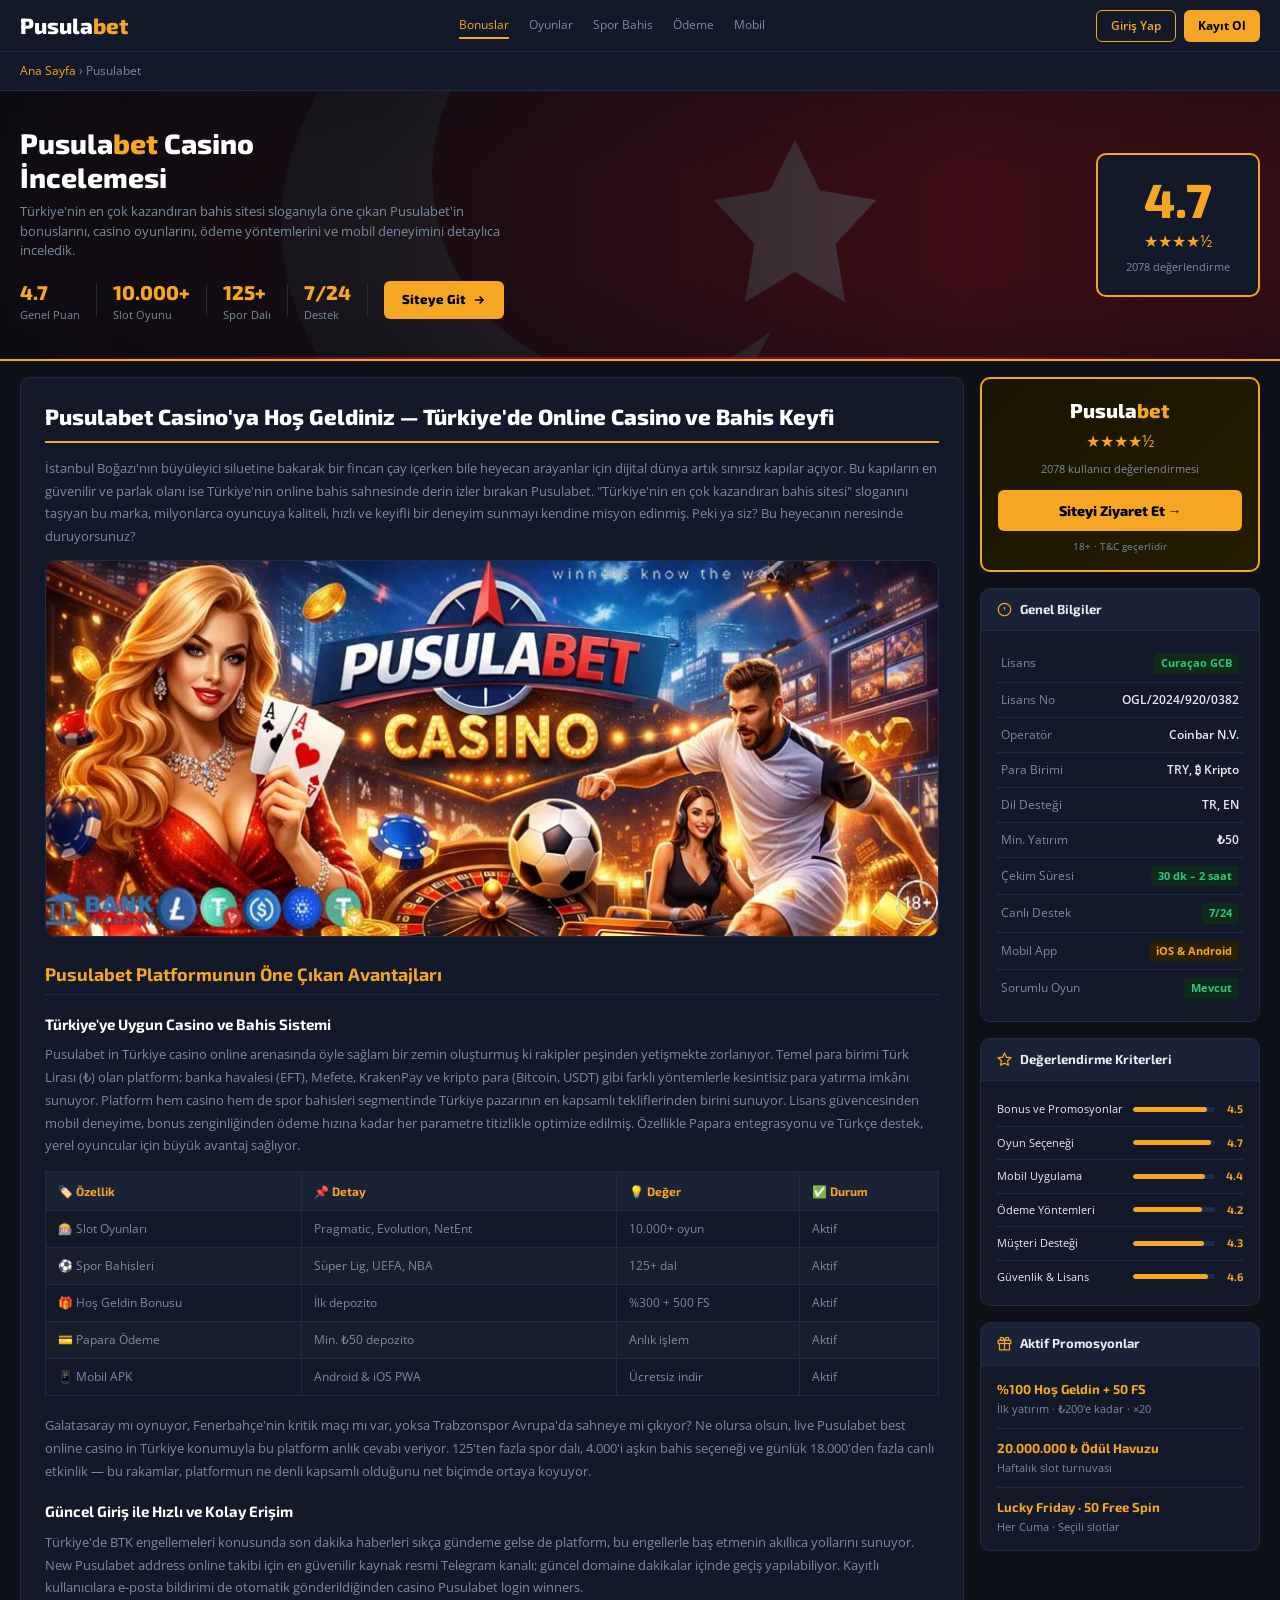
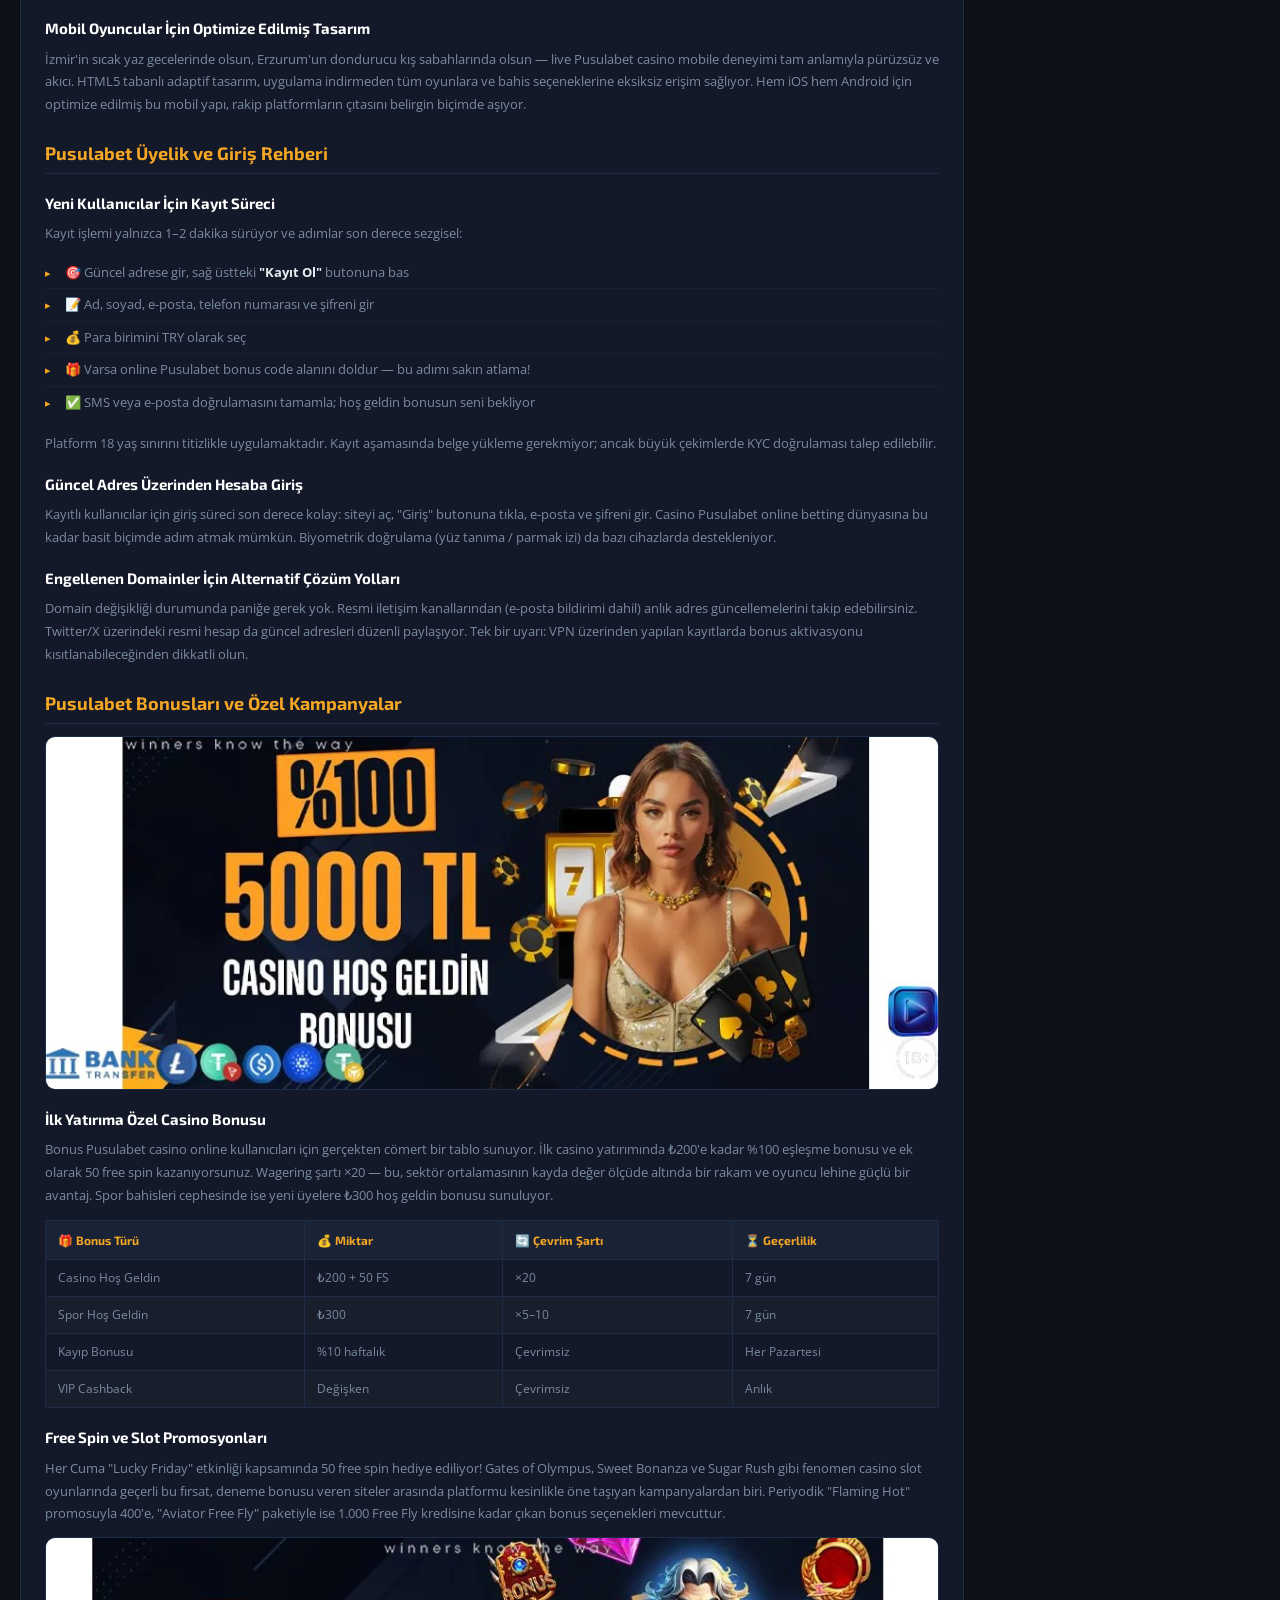
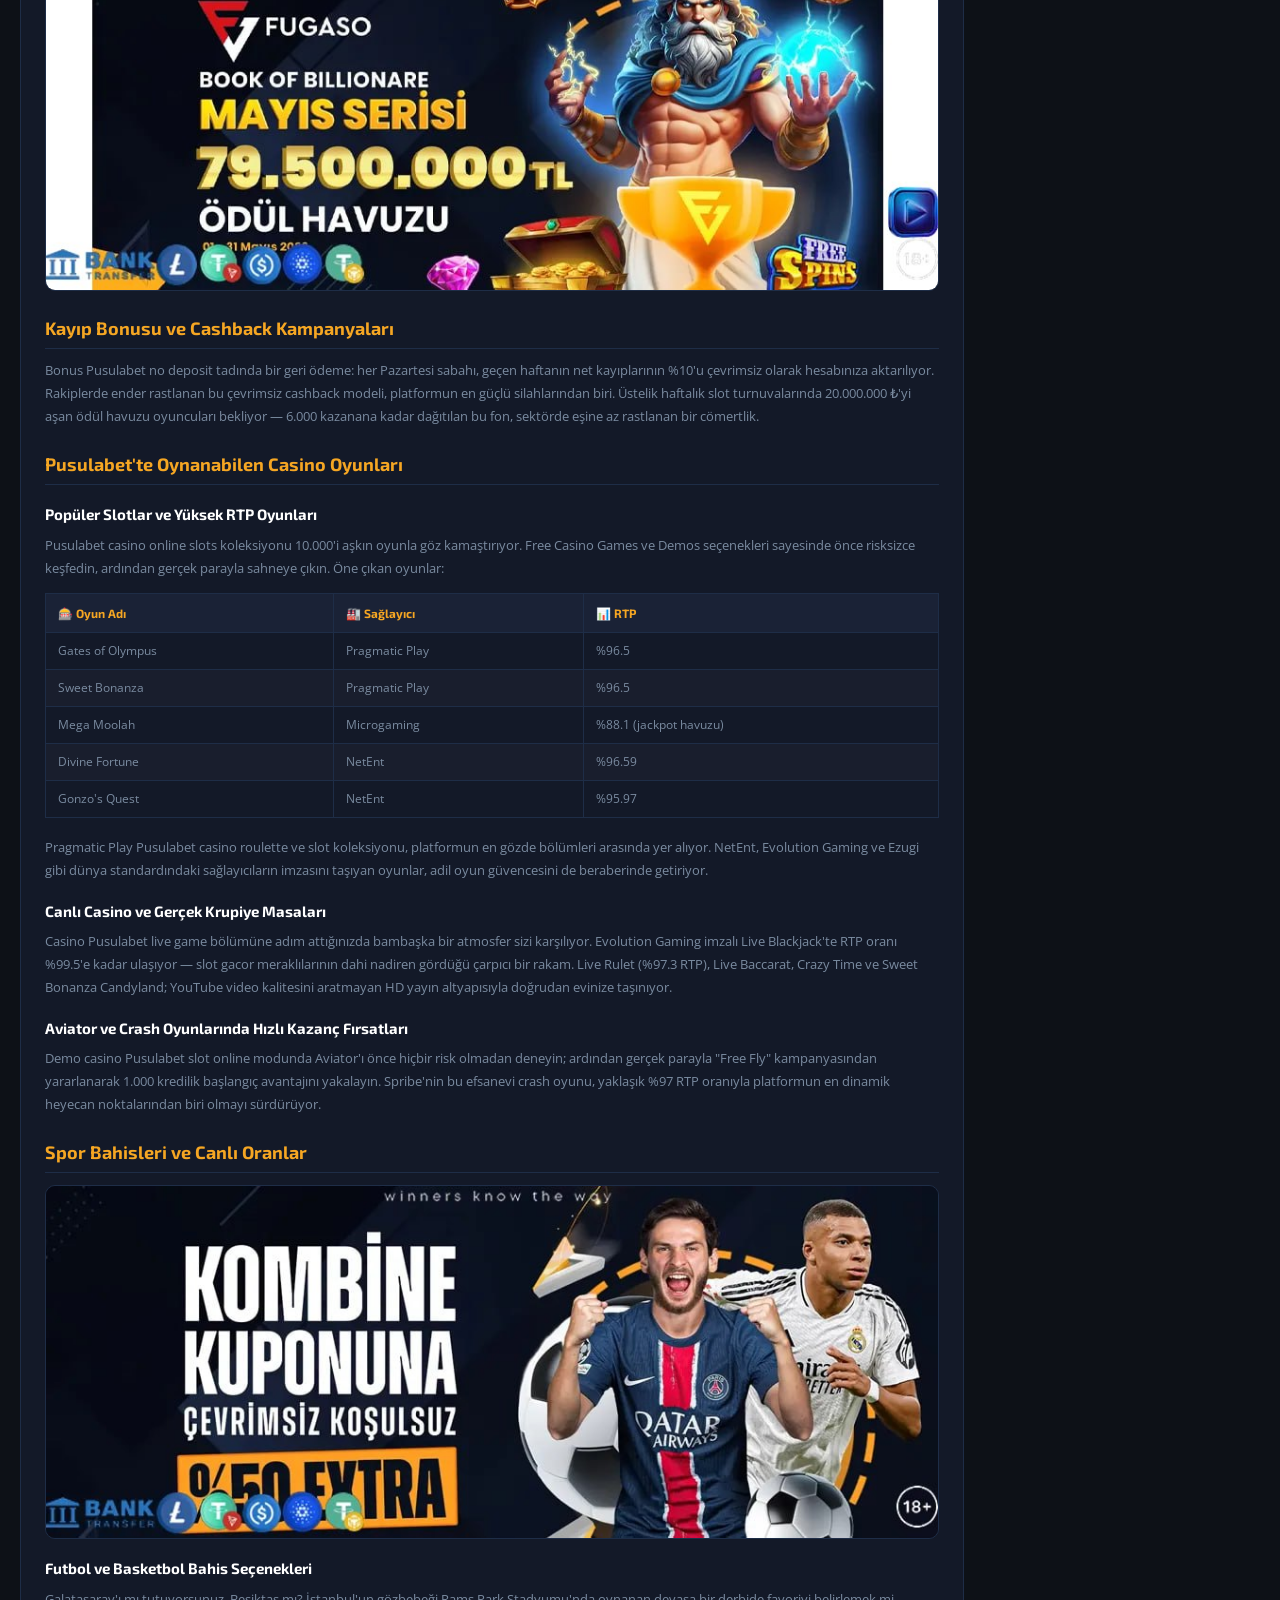
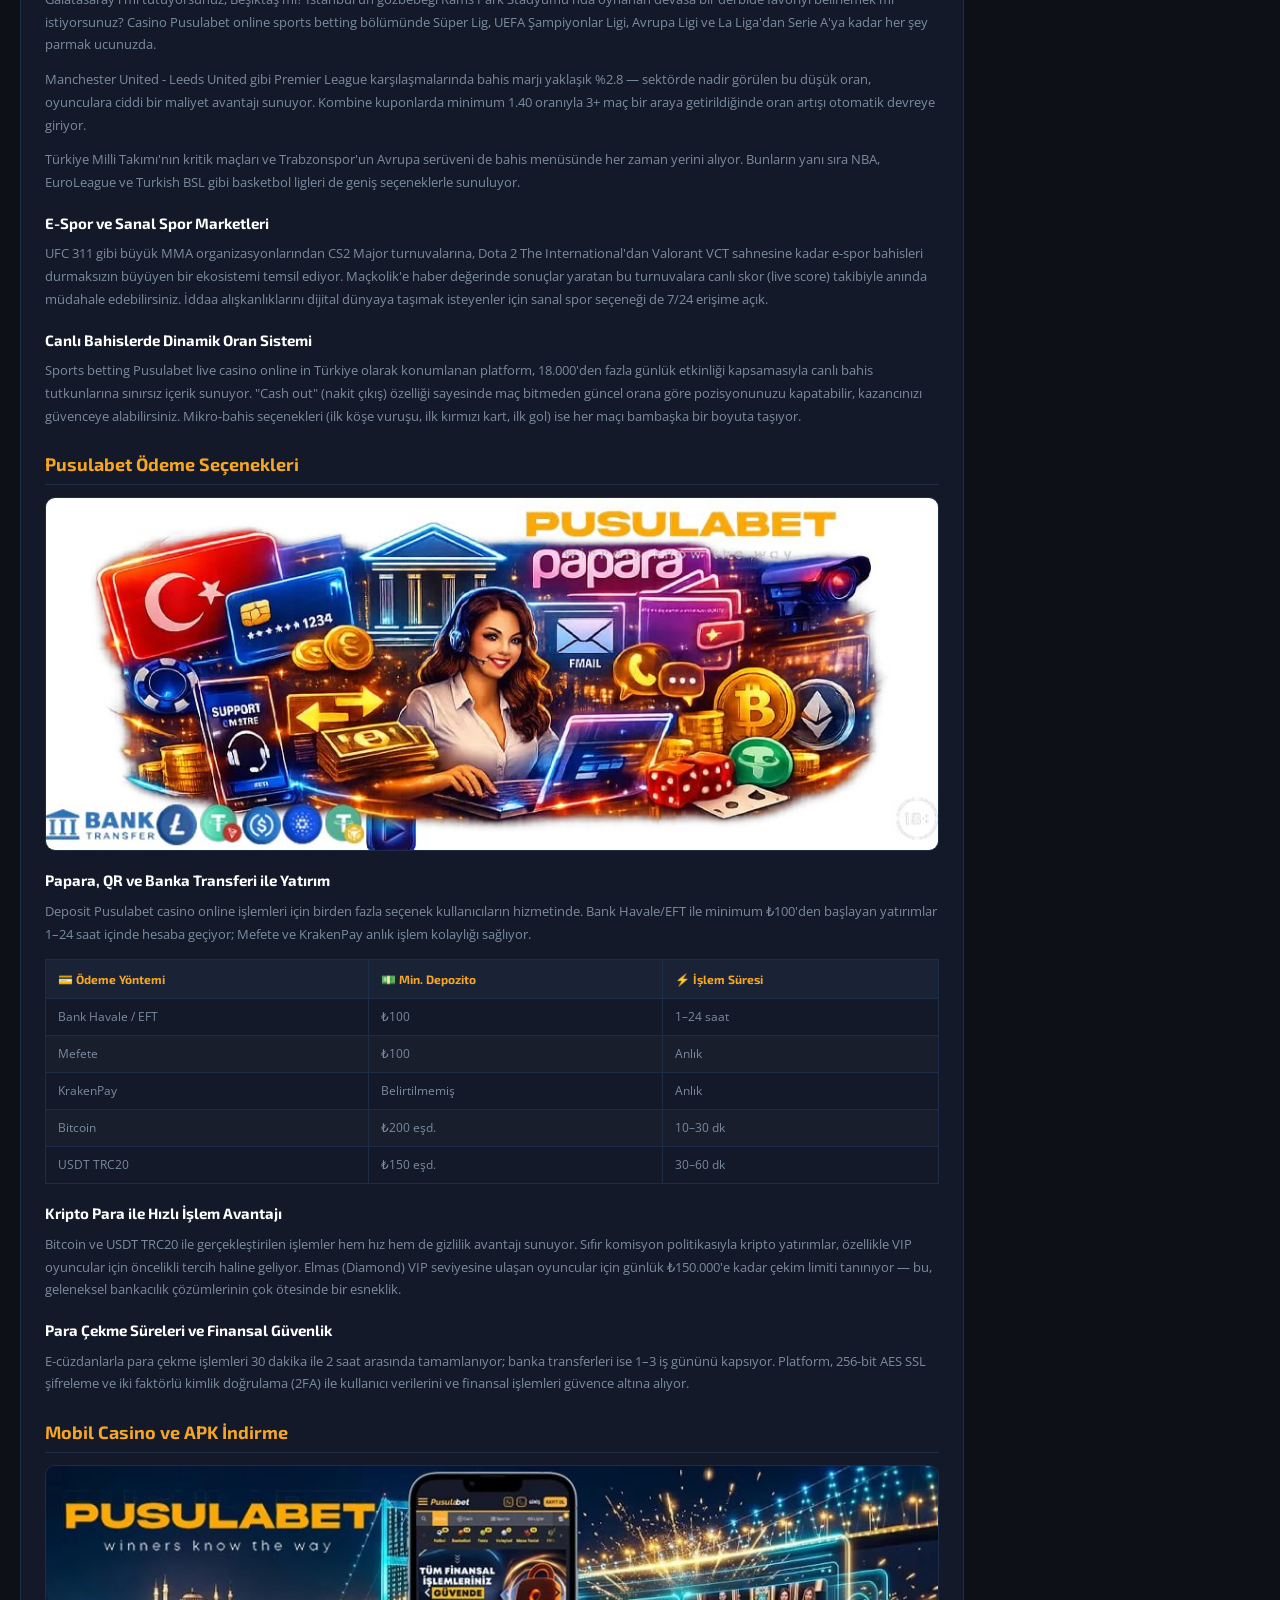
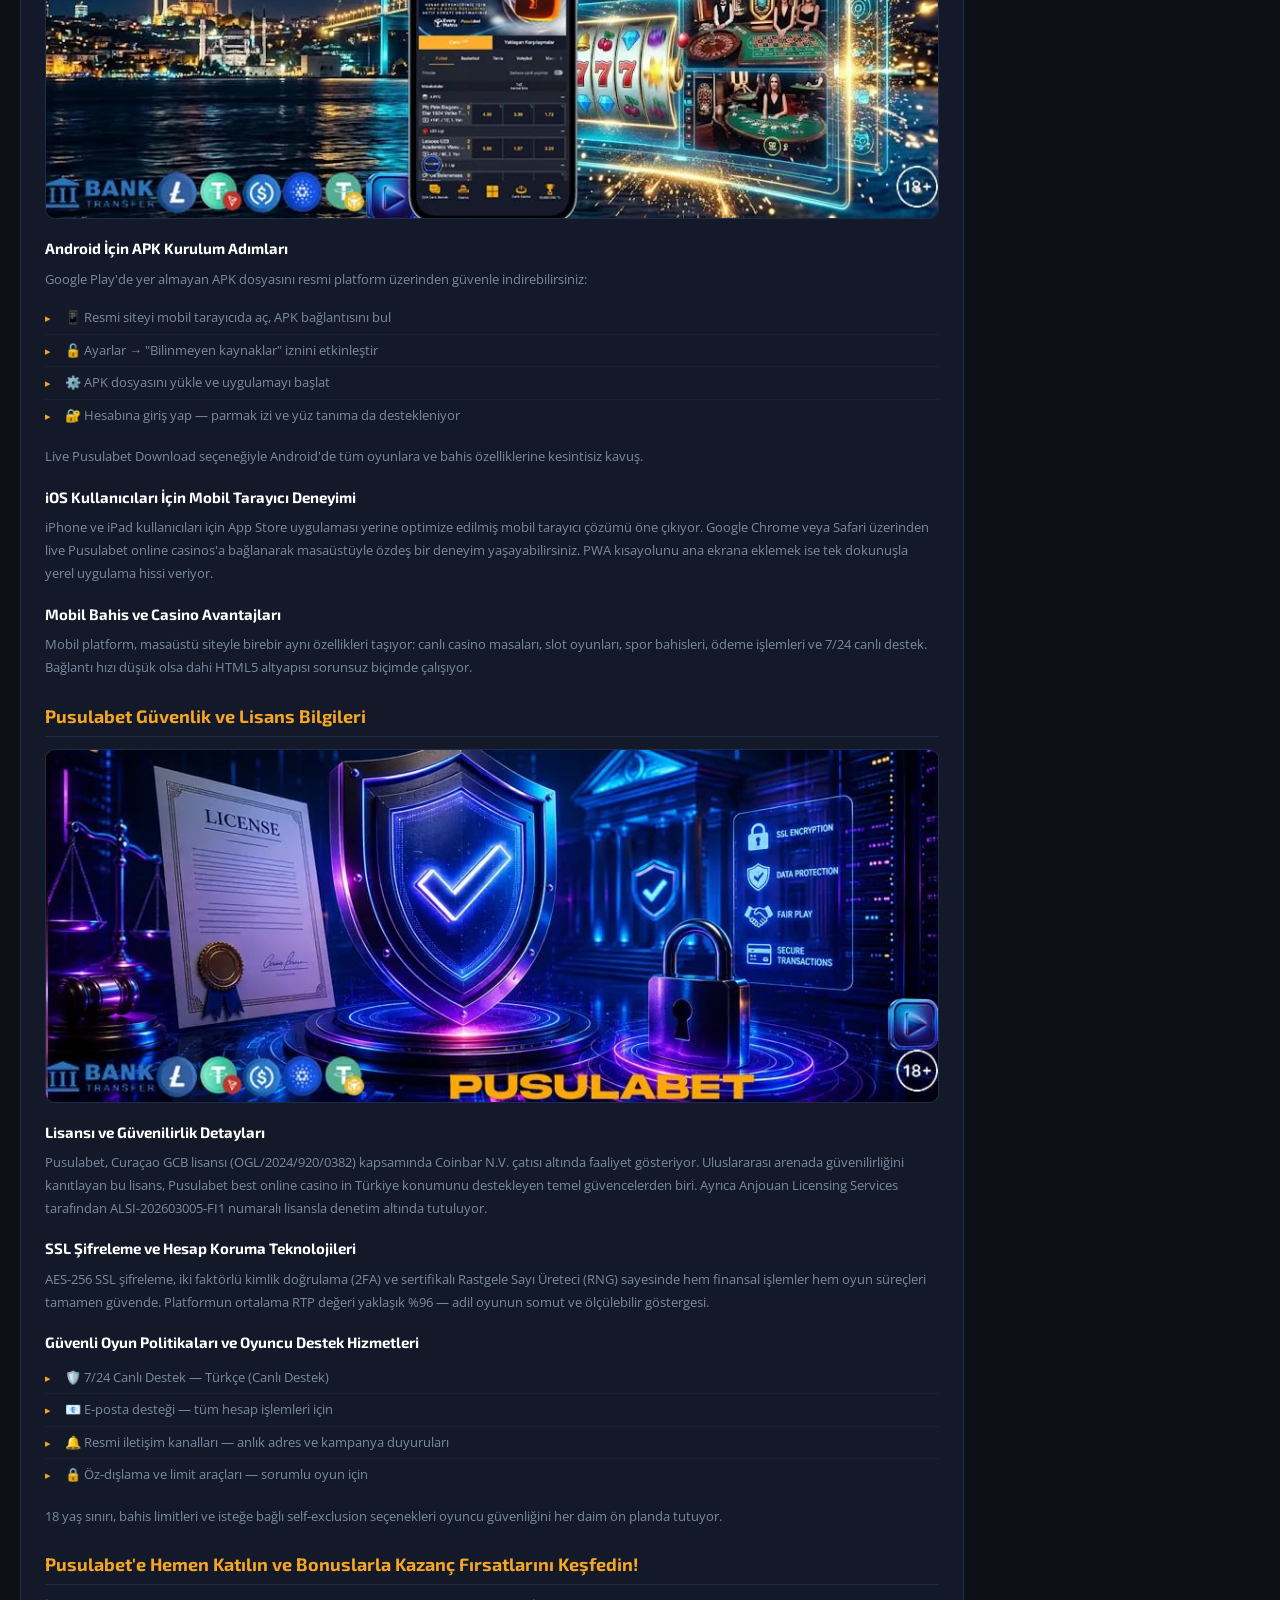
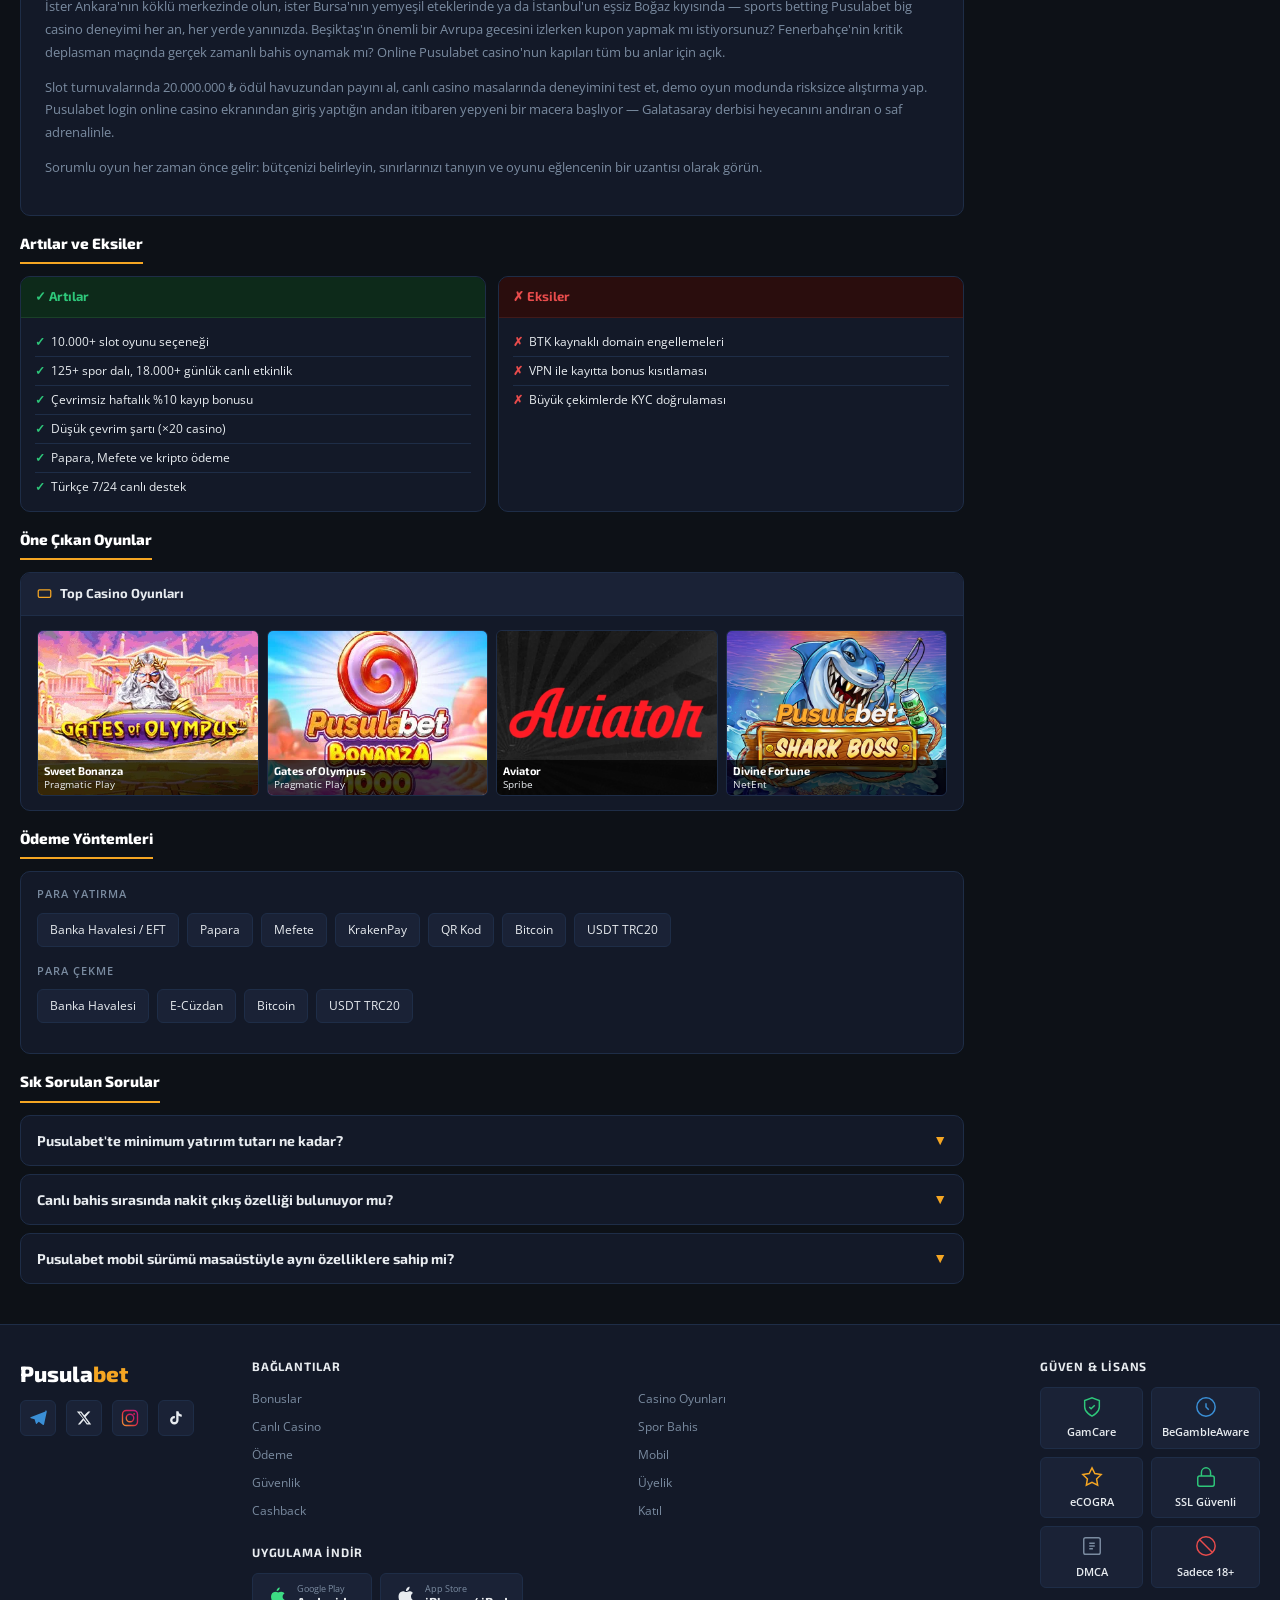
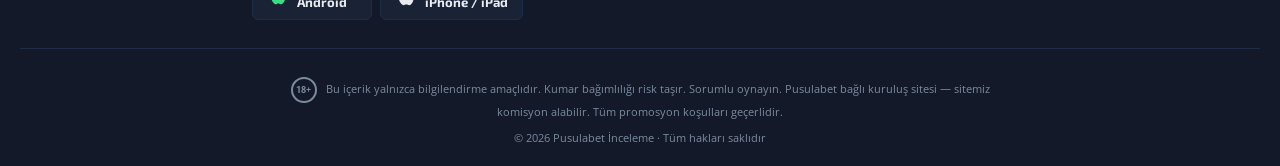
==== index.html @ 04547a43 "Upload files" ====
<!DOCTYPE html>
<html lang="tr">
<head>
<meta charset="UTF-8">
<link rel="stylesheet" href="/css/style.css">
<link rel="icon" type="image/webp" href="/img/favicon.webp">
<meta name="viewport" content="width=device-width, initial-scale=1.0">
<title>Pusulabet Türkiye – Güncel Casino Girişi ve Bonus Rehberi</title>
<meta name="description" content="Pusulabet Casino hakkında tüm detayları keşfedin. Güncel giriş adresi, bonus kampanyaları, canlı casino oyunları, ödeme yöntemleri ve mobil erişim rehberi burada!">
<link rel="canonical" href="https://pusula-bet.github.io/" />
<meta name="robots" content="index, follow, max-snippet:-1, max-image-preview:large, max-video-preview:-1" />
<link rel="alternate" hreflang="tr" href="https://pusula-bet.github.io/" />
<link rel="alternate" hreflang="x-default" href="https://pusula-bet.github.io/" />
<script type="application/ld+json">
{"@context":"https://schema.org","@type":"BreadcrumbList","itemListElement":[{"@type":"ListItem","position":1,"name":"Ana Sayfa","item":"https://pusula-bet.github.io/"},{"@type":"ListItem","position":2,"name":"Pusulabet","item":"https://pusula-bet.github.io/"}]}
</script>
<script type="application/ld+json">
{
  "@context": "https://schema.org",
  "@graph": [
    {
      "@type": "Organization",
      "@id": "https://pusula-bet.github.io/#organization",
      "name": "Pusulabet",
      "url": "https://pusula-bet.github.io/",
      "logo": "https://pusula-bet.github.io/img/favicon.webp",
      "image": "https://pusula-bet.github.io/img/pusulabet-casino-tanitim.jpg",
      "description": "Pusulabet, Türkiye'ye yönelik online casino, slot ve spor bahisleri deneyimi sunan bahis platformudur.",
      "email": "destek@pusula-bet.github.io",
      "sameAs": [
        "https://t.me/pusulasocial",
        "https://bsky.app/profile/pusulabet.bsky.social",
        "https://www.instagram.com/pslsosyal",
        "https://www.tiktok.com/@pusulatiktok"
      ],
      "contactPoint": {
        "@type": "ContactPoint",
        "telephone": "+90-456-217-48-90",
        "contactType": "customer support",
        "availableLanguage": ["Turkish", "English"]
      }
    },
    {
      "@type": "LocalBusiness",
      "@id": "https://pusula-bet.github.io/#localbusiness",
      "name": "Pusulabet",
      "url": "https://pusula-bet.github.io/",
      "image": "https://pusula-bet.github.io/img/lisans-guvenlik-sertifikasi.jpg",
      "logo": "https://pusula-bet.github.io/img/favicon.webp",
      "telephone": "+90-456-217-48-90",
      "email": "destek@pusula-bet.github.io",
      "priceRange": "₺₺",
      "currenciesAccepted": "TRY, BTC, USDT",
      "paymentAccepted": "Banka Havalesi, Papara, Mefete, KrakenPay, Bitcoin, USDT",
      "parentOrganization": { "@id": "https://pusula-bet.github.io/#organization" },
      "address": {
        "@type": "PostalAddress",
        "streetAddress": "Cumhuriyet Mahallesi, Dağ Sokak No: 17",
        "addressLocality": "Kelkit",
        "addressRegion": "Gümüşhane",
        "postalCode": "29600",
        "addressCountry": "TR"
      },
      "geo": {
        "@type": "GeoCoordinates",
        "latitude": 40.1281,
        "longitude": 39.4350
      },
      "openingHoursSpecification": {
        "@type": "OpeningHoursSpecification",
        "dayOfWeek": ["Monday","Tuesday","Wednesday","Thursday","Friday","Saturday","Sunday"],
        "opens": "00:00",
        "closes": "23:59"
      },
      "sameAs": [
        "https://t.me/pusulasocial",
        "https://bsky.app/profile/pusulabet.bsky.social",
        "https://www.instagram.com/pslsosyal",
        "https://www.tiktok.com/@pusulatiktok"
      ]
    }
  ]
}
</script>
</head>
<body>

<header class="pb-header">
  <div class="pb-logo">Pusula<span>bet</span></div>
  <nav class="pb-nav" aria-label="Ana menü">
    <a href="#bonuslar" class="active">Bonuslar</a>
    <a href="#casino-oyunlari">Oyunlar</a>
    <a href="#spor-bahis">Spor Bahis</a>
    <a href="#odeme">Ödeme</a>
    <a href="#mobil">Mobil</a>
  </nav>
  <div class="pb-header-cta">
    <a href="/go/" class="btn-outline">Giriş Yap</a>
    <a href="/go/" class="btn-yellow">Kayıt Ol</a>
  </div>
</header>

<nav class="pb-crumb" aria-label="Breadcrumb">
  <a href="/">Ana Sayfa</a> › Pusulabet
</nav>

<section class="pb-hero">
  <div class="pb-hero-flag-bg"><div class="pb-hero-flag-red"></div></div>
  <svg class="pb-hero-flag-svg" viewBox="0 0 900 600" preserveAspectRatio="xMidYMid slice" xmlns="http://www.w3.org/2000/svg" aria-hidden="true">
    <rect width="900" height="600" fill="#be0e1e"/>
    <circle cx="378" cy="300" r="180" fill="#ffffff"/>
    <circle cx="448" cy="265" r="144" fill="#be0e1e"/>
    <g transform="translate(559,300)">
      <polygon points="0,-60 17.63,-24.27 57.06,-17.63 28.53,13.35 35.27,54.27 0,33 -35.27,54.27 -28.53,13.35 -57.06,-17.63 -17.63,-24.27" fill="#ffffff"/>
    </g>
  </svg>
  <div class="pb-hero-overlay"></div>
  <div class="pb-hero-glow"></div>
  <div class="pb-hero-content">
    <div class="pb-hero-title">Pusula<span>bet</span> Casino<br>İncelemesi</div>
    <p class="pb-hero-sub">Türkiye'nin en çok kazandıran bahis sitesi sloganıyla öne çıkan Pusulabet'in bonuslarını, casino oyunlarını, ödeme yöntemlerini ve mobil deneyimini detaylıca inceledik.</p>
    <div class="pb-hero-stats">
      <div class="pb-hero-stat"><div class="val">4.7</div><div class="lbl">Genel Puan</div></div>
      <div class="pb-hero-divider"></div>
      <div class="pb-hero-stat"><div class="val">10.000+</div><div class="lbl">Slot Oyunu</div></div>
      <div class="pb-hero-divider"></div>
      <div class="pb-hero-stat"><div class="val">125+</div><div class="lbl">Spor Dalı</div></div>
      <div class="pb-hero-divider"></div>
      <div class="pb-hero-stat"><div class="val">7/24</div><div class="lbl">Destek</div></div>
      <div class="pb-hero-divider"></div>
      <a href="/go/" class="btn-hero">
        Siteye Git
        <svg width="14" height="14" viewBox="0 0 24 24" fill="none" stroke="currentColor" stroke-width="2.5" aria-hidden="true"><path d="M5 12h14M13 6l6 6-6 6"/></svg>
      </a>
    </div>
  </div>
  <div class="pb-score-box">
    <div class="pb-score-num">4.7</div>
    <div class="pb-stars">★★★★½</div>
    <div class="pb-score-label">2078 değerlendirme</div>
  </div>
</section>

<div class="pb-wrap">

  <main class="pb-main">
    <article class="content-area">
      <h1 id="hosgeldin">Pusulabet Casino'ya Hoş Geldiniz — Türkiye'de Online Casino ve Bahis Keyfi</h1>

      <p>İstanbul Boğazı'nın büyüleyici siluetine bakarak bir fincan çay içerken bile heyecan arayanlar için dijital dünya artık sınırsız kapılar açıyor. Bu kapıların en güvenilir ve parlak olanı ise Türkiye'nin online bahis sahnesinde derin izler bırakan Pusulabet. "Türkiye'nin en çok kazandıran bahis sitesi" sloganını taşıyan bu marka, milyonlarca oyuncuya kaliteli, hızlı ve keyifli bir deneyim sunmayı kendine misyon edinmiş. Peki ya siz? Bu heyecanın neresinde duruyorsunuz?</p>

      <img src="/img/pusulabet-casino-tanitim.jpg" alt="Casino oyunları, rulet ve spor bahisleri tanıtım görseli" loading="lazy" width="945" height="377">

      <h2 id="avantajlar">Pusulabet Platformunun Öne Çıkan Avantajları</h2>

      <h3 id="turkiyeye-uygun-sistem">Türkiye'ye Uygun Casino ve Bahis Sistemi</h3>
      <p>Pusulabet in Türkiye casino online arenasında öyle sağlam bir zemin oluşturmuş ki rakipler peşinden yetişmekte zorlanıyor. Temel para birimi Türk Lirası (₺) olan platform; banka havalesi (EFT), Mefete, KrakenPay ve kripto para (Bitcoin, USDT) gibi farklı yöntemlerle kesintisiz para yatırma imkânı sunuyor. Platform hem casino hem de spor bahisleri segmentinde Türkiye pazarının en kapsamlı tekliflerinden birini sunuyor. Lisans güvencesinden mobil deneyime, bonus zenginliğinden ödeme hızına kadar her parametre titizlikle optimize edilmiş. Özellikle Papara entegrasyonu ve Türkçe destek, yerel oyuncular için büyük avantaj sağlıyor.</p>

      <div class="table-wrap"><table>
        <thead>
          <tr><th>🏷️ Özellik</th><th>📌 Detay</th><th>💡 Değer</th><th>✅ Durum</th></tr>
        </thead>
        <tbody>
          <tr><td>🎰 Slot Oyunları</td><td>Pragmatic, Evolution, NetEnt</td><td>10.000+ oyun</td><td>Aktif</td></tr>
          <tr><td>⚽ Spor Bahisleri</td><td>Süper Lig, UEFA, NBA</td><td>125+ dal</td><td>Aktif</td></tr>
          <tr><td>🎁 Hoş Geldin Bonusu</td><td>İlk depozito</td><td>%300 + 500 FS</td><td>Aktif</td></tr>
          <tr><td>💳 Papara Ödeme</td><td>Min. ₺50 depozito</td><td>Anlık işlem</td><td>Aktif</td></tr>
          <tr><td>📱 Mobil APK</td><td>Android &amp; iOS PWA</td><td>Ücretsiz indir</td><td>Aktif</td></tr>
        </tbody>
      </table></div>

      <p>Galatasaray mı oynuyor, Fenerbahçe'nin kritik maçı mı var, yoksa Trabzonspor Avrupa'da sahneye mi çıkıyor? Ne olursa olsun, live Pusulabet best online casino in Türkiye konumuyla bu platform anlık cevabı veriyor. 125'ten fazla spor dalı, 4.000'i aşkın bahis seçeneği ve günlük 18.000'den fazla canlı etkinlik — bu rakamlar, platformun ne denli kapsamlı olduğunu net biçimde ortaya koyuyor.</p>

      <h3 id="guncel-giris">Güncel Giriş ile Hızlı ve Kolay Erişim</h3>
      <p>Türkiye'de BTK engellemeleri konusunda son dakika haberleri sıkça gündeme gelse de platform, bu engellerle baş etmenin akıllıca yollarını sunuyor. New Pusulabet address online takibi için en güvenilir kaynak resmi Telegram kanalı; güncel domaine dakikalar içinde geçiş yapılabiliyor. Kayıtlı kullanıcılara e-posta bildirimi de otomatik gönderildiğinden casino Pusulabet login winners.</p>

      <h3 id="mobil-tasarim">Mobil Oyuncular İçin Optimize Edilmiş Tasarım</h3>
      <p>İzmir'in sıcak yaz gecelerinde olsun, Erzurum'un dondurucu kış sabahlarında olsun — live Pusulabet casino mobile deneyimi tam anlamıyla pürüzsüz ve akıcı. HTML5 tabanlı adaptif tasarım, uygulama indirmeden tüm oyunlara ve bahis seçeneklerine eksiksiz erişim sağlıyor. Hem iOS hem Android için optimize edilmiş bu mobil yapı, rakip platformların çıtasını belirgin biçimde aşıyor.</p>

      <h2 id="uyelik">Pusulabet Üyelik ve Giriş Rehberi</h2>

      <h3 id="kayit-sureci">Yeni Kullanıcılar İçin Kayıt Süreci</h3>
      <p>Kayıt işlemi yalnızca 1–2 dakika sürüyor ve adımlar son derece sezgisel:</p>
      <ul>
        <li>🎯 Güncel adrese gir, sağ üstteki <strong>"Kayıt Ol"</strong> butonuna bas</li>
        <li>📝 Ad, soyad, e-posta, telefon numarası ve şifreni gir</li>
        <li>💰 Para birimini TRY olarak seç</li>
        <li>🎁 Varsa online Pusulabet bonus code alanını doldur — bu adımı sakın atlama!</li>
        <li>✅ SMS veya e-posta doğrulamasını tamamla; hoş geldin bonusun seni bekliyor</li>
      </ul>
      <p>Platform 18 yaş sınırını titizlikle uygulamaktadır. Kayıt aşamasında belge yükleme gerekmiyor; ancak büyük çekimlerde KYC doğrulaması talep edilebilir.</p>

      <h3 id="hesaba-giris">Güncel Adres Üzerinden Hesaba Giriş</h3>
      <p>Kayıtlı kullanıcılar için giriş süreci son derece kolay: siteyi aç, "Giriş" butonuna tıkla, e-posta ve şifreni gir. Casino Pusulabet online betting dünyasına bu kadar basit biçimde adım atmak mümkün. Biyometrik doğrulama (yüz tanıma / parmak izi) da bazı cihazlarda destekleniyor.</p>

      <h3 id="alternatif-erisim">Engellenen Domainler İçin Alternatif Çözüm Yolları</h3>
      <p>Domain değişikliği durumunda paniğe gerek yok. Resmi iletişim kanallarından (e-posta bildirimi dahil) anlık adres güncellemelerini takip edebilirsiniz. Twitter/X üzerindeki resmi hesap da güncel adresleri düzenli paylaşıyor. Tek bir uyarı: VPN üzerinden yapılan kayıtlarda bonus aktivasyonu kısıtlanabileceğinden dikkatli olun.</p>

      <h2 id="bonuslar">Pusulabet Bonusları ve Özel Kampanyalar</h2>

      <img src="/img/hosgeldin-bonusu-5000-tl.jpg" alt="%100 5000 TL casino hoş geldin bonusu afişi" loading="lazy" width="945" height="354">

      <h3 id="ilk-yatirim-bonusu">İlk Yatırıma Özel Casino Bonusu</h3>
      <p>Bonus Pusulabet casino online kullanıcıları için gerçekten cömert bir tablo sunuyor. İlk casino yatırımında ₺200'e kadar %100 eşleşme bonusu ve ek olarak 50 free spin kazanıyorsunuz. Wagering şartı ×20 — bu, sektör ortalamasının kayda değer ölçüde altında bir rakam ve oyuncu lehine güçlü bir avantaj. Spor bahisleri cephesinde ise yeni üyelere ₺300 hoş geldin bonusu sunuluyor.</p>

      <div class="table-wrap"><table>
        <thead>
          <tr><th>🎁 Bonus Türü</th><th>💰 Miktar</th><th>🔄 Çevrim Şartı</th><th>⏳ Geçerlilik</th></tr>
        </thead>
        <tbody>
          <tr><td>Casino Hoş Geldin</td><td>₺200 + 50 FS</td><td>×20</td><td>7 gün</td></tr>
          <tr><td>Spor Hoş Geldin</td><td>₺300</td><td>×5–10</td><td>7 gün</td></tr>
          <tr><td>Kayıp Bonusu</td><td>%10 haftalık</td><td>Çevrimsiz</td><td>Her Pazartesi</td></tr>
          <tr><td>VIP Cashback</td><td>Değişken</td><td>Çevrimsiz</td><td>Anlık</td></tr>
        </tbody>
      </table></div>

      <h3 id="free-spin">Free Spin ve Slot Promosyonları</h3>
      <p>Her Cuma "Lucky Friday" etkinliği kapsamında 50 free spin hediye ediliyor! Gates of Olympus, Sweet Bonanza ve Sugar Rush gibi fenomen casino slot oyunlarında geçerli bu fırsat, deneme bonusu veren siteler arasında platformu kesinlikle öne taşıyan kampanyalardan biri. Periyodik "Flaming Hot" promosuyla 400'e, "Aviator Free Fly" paketiyle ise 1.000 Free Fly kredisine kadar çıkan bonus seçenekleri mevcuttur.</p>

      <img src="/img/slot-turnuva-odul-havuzu.jpg" alt="Fugaso Book of Billionare slot turnuva ödül havuzu görseli" loading="lazy" width="945" height="354">

      <h2 id="cashback">Kayıp Bonusu ve Cashback Kampanyaları</h2>
      <p>Bonus Pusulabet no deposit tadında bir geri ödeme: her Pazartesi sabahı, geçen haftanın net kayıplarının %10'u çevrimsiz olarak hesabınıza aktarılıyor. Rakiplerde ender rastlanan bu çevrimsiz cashback modeli, platformun en güçlü silahlarından biri. Üstelik haftalık slot turnuvalarında 20.000.000 ₺'yi aşan ödül havuzu oyuncuları bekliyor — 6.000 kazanana kadar dağıtılan bu fon, sektörde eşine az rastlanan bir cömertlik.</p>

      <h2 id="casino-oyunlari">Pusulabet'te Oynanabilen Casino Oyunları</h2>

      <h3 id="populer-slotlar">Popüler Slotlar ve Yüksek RTP Oyunları</h3>
      <p>Pusulabet casino online slots koleksiyonu 10.000'i aşkın oyunla göz kamaştırıyor. Free Casino Games ve Demos seçenekleri sayesinde önce risksizce keşfedin, ardından gerçek parayla sahneye çıkın. Öne çıkan oyunlar:</p>

      <div class="table-wrap"><table>
        <thead>
          <tr><th>🎰 Oyun Adı</th><th>🏭 Sağlayıcı</th><th>📊 RTP</th></tr>
        </thead>
        <tbody>
          <tr><td>Gates of Olympus</td><td>Pragmatic Play</td><td>%96.5</td></tr>
          <tr><td>Sweet Bonanza</td><td>Pragmatic Play</td><td>%96.5</td></tr>
          <tr><td>Mega Moolah</td><td>Microgaming</td><td>%88.1 (jackpot havuzu)</td></tr>
          <tr><td>Divine Fortune</td><td>NetEnt</td><td>%96.59</td></tr>
          <tr><td>Gonzo's Quest</td><td>NetEnt</td><td>%95.97</td></tr>
        </tbody>
      </table></div>

      <p>Pragmatic Play Pusulabet casino roulette ve slot koleksiyonu, platformun en gözde bölümleri arasında yer alıyor. NetEnt, Evolution Gaming ve Ezugi gibi dünya standardındaki sağlayıcıların imzasını taşıyan oyunlar, adil oyun güvencesini de beraberinde getiriyor.</p>

      <h3 id="canli-casino">Canlı Casino ve Gerçek Krupiye Masaları</h3>
      <p>Casino Pusulabet live game bölümüne adım attığınızda bambaşka bir atmosfer sizi karşılıyor. Evolution Gaming imzalı Live Blackjack'te RTP oranı %99.5'e kadar ulaşıyor — slot gacor meraklılarının dahi nadiren gördüğü çarpıcı bir rakam. Live Rulet (%97.3 RTP), Live Baccarat, Crazy Time ve Sweet Bonanza Candyland; YouTube video kalitesini aratmayan HD yayın altyapısıyla doğrudan evinize taşınıyor.</p>

      <h3 id="aviator-crash">Aviator ve Crash Oyunlarında Hızlı Kazanç Fırsatları</h3>
      <p>Demo casino Pusulabet slot online modunda Aviator'ı önce hiçbir risk olmadan deneyin; ardından gerçek parayla "Free Fly" kampanyasından yararlanarak 1.000 kredilik başlangıç avantajını yakalayın. Spribe'nin bu efsanevi crash oyunu, yaklaşık %97 RTP oranıyla platformun en dinamik heyecan noktalarından biri olmayı sürdürüyor.</p>

      <h2 id="spor-bahis">Spor Bahisleri ve Canlı Oranlar</h2>

      <img src="/img/pusulabet-kombine-kupon-bonusu.jpg" alt="Çevrimsiz kombine kupon kampanyası ve futbol bahisleri görseli" loading="lazy" width="945" height="354">

      <h3 id="futbol-basketbol">Futbol ve Basketbol Bahis Seçenekleri</h3>
      <p>Galatasaray'ı mı tutuyorsunuz, Beşiktaş mı? İstanbul'un gözbebeği Rams Park Stadyumu'nda oynanan devasa bir derbide favoriyi belirlemek mi istiyorsunuz? Casino Pusulabet online sports betting bölümünde Süper Lig, UEFA Şampiyonlar Ligi, Avrupa Ligi ve La Liga'dan Serie A'ya kadar her şey parmak ucunuzda.</p>
      <p>Manchester United - Leeds United gibi Premier League karşılaşmalarında bahis marjı yaklaşık %2.8 — sektörde nadir görülen bu düşük oran, oyunculara ciddi bir maliyet avantajı sunuyor. Kombine kuponlarda minimum 1.40 oranıyla 3+ maç bir araya getirildiğinde oran artışı otomatik devreye giriyor.</p>
      <p>Türkiye Milli Takımı'nın kritik maçları ve Trabzonspor'un Avrupa serüveni de bahis menüsünde her zaman yerini alıyor. Bunların yanı sıra NBA, EuroLeague ve Turkish BSL gibi basketbol ligleri de geniş seçeneklerle sunuluyor.</p>

      <h3 id="espor">E-Spor ve Sanal Spor Marketleri</h3>
      <p>UFC 311 gibi büyük MMA organizasyonlarından CS2 Major turnuvalarına, Dota 2 The International'dan Valorant VCT sahnesine kadar e-spor bahisleri durmaksızın büyüyen bir ekosistemi temsil ediyor. Maçkolik'e haber değerinde sonuçlar yaratan bu turnuvalara canlı skor (live score) takibiyle anında müdahale edebilirsiniz. İddaa alışkanlıklarını dijital dünyaya taşımak isteyenler için sanal spor seçeneği de 7/24 erişime açık.</p>

      <h3 id="canli-bahis">Canlı Bahislerde Dinamik Oran Sistemi</h3>
      <p>Sports betting Pusulabet live casino online in Türkiye olarak konumlanan platform, 18.000'den fazla günlük etkinliği kapsamasıyla canlı bahis tutkunlarına sınırsız içerik sunuyor. "Cash out" (nakit çıkış) özelliği sayesinde maç bitmeden güncel orana göre pozisyonunuzu kapatabilir, kazancınızı güvenceye alabilirsiniz. Mikro-bahis seçenekleri (ilk köşe vuruşu, ilk kırmızı kart, ilk gol) ise her maçı bambaşka bir boyuta taşıyor.</p>

      <h2 id="odeme">Pusulabet Ödeme Seçenekleri</h2>

      <img src="/img/odeme-yontemleri-papara-kripto.jpg" alt="Papara, banka havalesi ve kripto ödeme seçenekleri görseli" loading="lazy" width="945" height="354">

      <h3 id="yatirim-yontemleri">Papara, QR ve Banka Transferi ile Yatırım</h3>
      <p>Deposit Pusulabet casino online işlemleri için birden fazla seçenek kullanıcıların hizmetinde. Bank Havale/EFT ile minimum ₺100'den başlayan yatırımlar 1–24 saat içinde hesaba geçiyor; Mefete ve KrakenPay anlık işlem kolaylığı sağlıyor.</p>

      <div class="table-wrap"><table>
        <thead>
          <tr><th>💳 Ödeme Yöntemi</th><th>💵 Min. Depozito</th><th>⚡ İşlem Süresi</th></tr>
        </thead>
        <tbody>
          <tr><td>Bank Havale / EFT</td><td>₺100</td><td>1–24 saat</td></tr>
          <tr><td>Mefete</td><td>₺100</td><td>Anlık</td></tr>
          <tr><td>KrakenPay</td><td>Belirtilmemiş</td><td>Anlık</td></tr>
          <tr><td>Bitcoin</td><td>₺200 eşd.</td><td>10–30 dk</td></tr>
          <tr><td>USDT TRC20</td><td>₺150 eşd.</td><td>30–60 dk</td></tr>
        </tbody>
      </table></div>

      <h3 id="kripto-islem">Kripto Para ile Hızlı İşlem Avantajı</h3>
      <p>Bitcoin ve USDT TRC20 ile gerçekleştirilen işlemler hem hız hem de gizlilik avantajı sunuyor. Sıfır komisyon politikasıyla kripto yatırımlar, özellikle VIP oyuncular için öncelikli tercih haline geliyor. Elmas (Diamond) VIP seviyesine ulaşan oyuncular için günlük ₺150.000'e kadar çekim limiti tanınıyor — bu, geleneksel bankacılık çözümlerinin çok ötesinde bir esneklik.</p>

      <h3 id="cekim-sureleri">Para Çekme Süreleri ve Finansal Güvenlik</h3>
      <p>E-cüzdanlarla para çekme işlemleri 30 dakika ile 2 saat arasında tamamlanıyor; banka transferleri ise 1–3 iş gününü kapsıyor. Platform, 256-bit AES SSL şifreleme ve iki faktörlü kimlik doğrulama (2FA) ile kullanıcı verilerini ve finansal işlemleri güvence altına alıyor.</p>

      <h2 id="mobil">Mobil Casino ve APK İndirme</h2>

      <img src="/img/pusulabet-mobil-uygulama.jpg" alt="Mobil uygulama ekranı, İstanbul silüeti ve canlı casino masaları" loading="lazy" width="945" height="354">

      <h3 id="android-apk">Android İçin APK Kurulum Adımları</h3>
      <p>Google Play'de yer almayan APK dosyasını resmi platform üzerinden güvenle indirebilirsiniz:</p>
      <ul>
        <li>📱 Resmi siteyi mobil tarayıcıda aç, APK bağlantısını bul</li>
        <li>🔓 Ayarlar → "Bilinmeyen kaynaklar" iznini etkinleştir</li>
        <li>⚙️ APK dosyasını yükle ve uygulamayı başlat</li>
        <li>🔐 Hesabına giriş yap — parmak izi ve yüz tanıma da destekleniyor</li>
      </ul>
      <p>Live Pusulabet Download seçeneğiyle Android'de tüm oyunlara ve bahis özelliklerine kesintisiz kavuş.</p>

      <h3 id="ios-deneyimi">iOS Kullanıcıları İçin Mobil Tarayıcı Deneyimi</h3>
      <p>iPhone ve iPad kullanıcıları için App Store uygulaması yerine optimize edilmiş mobil tarayıcı çözümü öne çıkıyor. Google Chrome veya Safari üzerinden live Pusulabet online casinos'a bağlanarak masaüstüyle özdeş bir deneyim yaşayabilirsiniz. PWA kısayolunu ana ekrana eklemek ise tek dokunuşla yerel uygulama hissi veriyor.</p>

      <h3 id="mobil-avantaj">Mobil Bahis ve Casino Avantajları</h3>
      <p>Mobil platform, masaüstü siteyle birebir aynı özellikleri taşıyor: canlı casino masaları, slot oyunları, spor bahisleri, ödeme işlemleri ve 7/24 canlı destek. Bağlantı hızı düşük olsa dahi HTML5 altyapısı sorunsuz biçimde çalışıyor.</p>

      <h2 id="guvenlik">Pusulabet Güvenlik ve Lisans Bilgileri</h2>

      <img src="/img/lisans-guvenlik-sertifikasi.jpg" alt="Curaçao lisans belgesi ve SSL güvenlik kalkanı görseli" loading="lazy" width="945" height="354">

      <h3 id="lisans-bilgileri">Lisansı ve Güvenilirlik Detayları</h3>
      <p>Pusulabet, Curaçao GCB lisansı (OGL/2024/920/0382) kapsamında Coinbar N.V. çatısı altında faaliyet gösteriyor. Uluslararası arenada güvenilirliğini kanıtlayan bu lisans, Pusulabet best online casino in Türkiye konumunu destekleyen temel güvencelerden biri. Ayrıca Anjouan Licensing Services tarafından ALSI-202603005-FI1 numaralı lisansla denetim altında tutuluyor.</p>

      <h3 id="ssl-koruma">SSL Şifreleme ve Hesap Koruma Teknolojileri</h3>
      <p>AES-256 SSL şifreleme, iki faktörlü kimlik doğrulama (2FA) ve sertifikalı Rastgele Sayı Üreteci (RNG) sayesinde hem finansal işlemler hem oyun süreçleri tamamen güvende. Platformun ortalama RTP değeri yaklaşık %96 — adil oyunun somut ve ölçülebilir göstergesi.</p>

      <h3 id="sorumlu-oyun">Güvenli Oyun Politikaları ve Oyuncu Destek Hizmetleri</h3>
      <ul>
        <li>🛡️ 7/24 Canlı Destek — Türkçe (Canlı Destek)</li>
        <li>📧 E-posta desteği — tüm hesap işlemleri için</li>
        <li>🔔 Resmi iletişim kanalları — anlık adres ve kampanya duyuruları</li>
        <li>🔒 Öz-dışlama ve limit araçları — sorumlu oyun için</li>
      </ul>
      <p>18 yaş sınırı, bahis limitleri ve isteğe bağlı self-exclusion seçenekleri oyuncu güvenliğini her daim ön planda tutuyor.</p>

      <h2 id="katil">Pusulabet'e Hemen Katılın ve Bonuslarla Kazanç Fırsatlarını Keşfedin!</h2>
      <p>İster Ankara'nın köklü merkezinde olun, ister Bursa'nın yemyeşil eteklerinde ya da İstanbul'un eşsiz Boğaz kıyısında — sports betting Pusulabet big casino deneyimi her an, her yerde yanınızda. Beşiktaş'ın önemli bir Avrupa gecesini izlerken kupon yapmak mı istiyorsunuz? Fenerbahçe'nin kritik deplasman maçında gerçek zamanlı bahis oynamak mı? Online Pusulabet casino'nun kapıları tüm bu anlar için açık.</p>
      <p>Slot turnuvalarında 20.000.000 ₺ ödül havuzundan payını al, canlı casino masalarında deneyimini test et, demo oyun modunda risksizce alıştırma yap. Pusulabet login online casino ekranından giriş yaptığın andan itibaren yepyeni bir macera başlıyor — Galatasaray derbisi heyecanını andıran o saf adrenalinle.</p>
      <p>Sorumlu oyun her zaman önce gelir: bütçenizi belirleyin, sınırlarınızı tanıyın ve oyunu eğlencenin bir uzantısı olarak görün.</p>

    </article>

    <div class="section-h2">Artılar ve Eksiler</div>
    <div class="pros-cons">
      <div class="pc-box">
        <div class="pc-head pros">✓ Artılar</div>
        <ul class="pc-list pros">
          <li>10.000+ slot oyunu seçeneği</li>
          <li>125+ spor dalı, 18.000+ günlük canlı etkinlik</li>
          <li>Çevrimsiz haftalık %10 kayıp bonusu</li>
          <li>Düşük çevrim şartı (×20 casino)</li>
          <li>Papara, Mefete ve kripto ödeme</li>
          <li>Türkçe 7/24 canlı destek</li>
        </ul>
      </div>
      <div class="pc-box">
        <div class="pc-head cons">✗ Eksiler</div>
        <ul class="pc-list cons">
          <li>BTK kaynaklı domain engellemeleri</li>
          <li>VPN ile kayıtta bonus kısıtlaması</li>
          <li>Büyük çekimlerde KYC doğrulaması</li>
        </ul>
      </div>
    </div>

    <div class="section-h2">Öne Çıkan Oyunlar</div>
    <div class="pb-card" style="margin-bottom:16px">
      <div class="pb-card-head">
        <svg width="15" height="15" viewBox="0 0 24 24" fill="none" stroke="#f5a623" stroke-width="2" aria-hidden="true"><rect x="2" y="6" width="20" height="12" rx="2"/><path d="M12 12h.01M7 12h.01M17 12h.01"/></svg>
        Top Casino Oyunları
      </div>
      <div class="pb-card-body">
        <div class="game-grid">
          <div class="game-thumb">
            <img src="/img/slot1.webp" alt="Sweet Bonanza" loading="lazy">
            <div class="game-thumb-label"><strong>Sweet Bonanza</strong>Pragmatic Play</div>
          </div>
          <div class="game-thumb">
            <img src="/img/slot2.webp" alt="Gates of Olympus" loading="lazy">
            <div class="game-thumb-label"><strong>Gates of Olympus</strong>Pragmatic Play</div>
          </div>
          <div class="game-thumb">
            <img src="/img/slot3.webp" alt="Aviator" loading="lazy">
            <div class="game-thumb-label"><strong>Aviator</strong>Spribe</div>
          </div>
          <div class="game-thumb">
            <img src="/img/slot4.webp" alt="Divine Fortune" loading="lazy">
            <div class="game-thumb-label"><strong>Divine Fortune</strong>NetEnt</div>
          </div>
        </div>
      </div>
    </div>

    <div class="section-h2">Ödeme Yöntemleri</div>
    <div class="pb-card" style="margin-bottom:16px">
      <div class="pb-card-body">
        <div class="pay-section-title">Para Yatırma</div>
        <div class="pay-grid">
          <div class="pay-item">Banka Havalesi / EFT</div>
          <div class="pay-item">Papara</div>
          <div class="pay-item">Mefete</div>
          <div class="pay-item">KrakenPay</div>
          <div class="pay-item">QR Kod</div>
          <div class="pay-item">Bitcoin</div>
          <div class="pay-item">USDT TRC20</div>
        </div>
        <div class="pay-section-title" style="margin-top:4px">Para Çekme</div>
        <div class="pay-grid">
          <div class="pay-item">Banka Havalesi</div>
          <div class="pay-item">E-Cüzdan</div>
          <div class="pay-item">Bitcoin</div>
          <div class="pay-item">USDT TRC20</div>
        </div>
      </div>
    </div>

    <script type="application/ld+json">
    {
      "@context": "https://schema.org",
      "@type": "FAQPage",
      "mainEntity": [
        {
          "@type": "Question",
          "name": "Pusulabet'te minimum yatırım tutarı ne kadar?",
          "acceptedAnswer": {
            "@type": "Answer",
            "text": "Kullanılan ödeme yöntemine göre değişiyor: Mefete gibi e-cüzdanlarda ₺50'den başlayan depozito mümkünken, banka havalesi veya kripto işlemlerinde alt limit ₺100–₺200 aralığında seyrediyor. Hoş geldin bonusunu aktive etmek için gereken minimum tutar, promosyon sayfasında her zaman güncel olarak belirtilmektedir."
          }
        },
        {
          "@type": "Question",
          "name": "Canlı bahis sırasında nakit çıkış özelliği bulunuyor mu?",
          "acceptedAnswer": {
            "@type": "Answer",
            "text": "Evet, platformun canlı bahis bölümünde \"cash out\" özelliği etkin biçimde kullanılabiliyor. Maç henüz bitmeden güncel orana göre pozisyonunuzu kapatabilir, kazancınızı ya da kısmi getirinizi anında hesabınıza aktarabilirsiniz. Özellikle beklenmedik gelişmelerin yaşandığı anlarda bu özellik gerçek bir sigorta gibi çalışıyor."
          }
        },
        {
          "@type": "Question",
          "name": "Pusulabet mobil sürümü masaüstüyle aynı özelliklere sahip mi?",
          "acceptedAnswer": {
            "@type": "Answer",
            "text": "Neredeyse birebir. Mobil tarayıcı veya Android APK üzerinden oynarken tüm slot oyunlarına, canlı casino masalarına, spor bahislerine, ödeme işlemlerine ve 7/24 destek hizmetine tam erişim sağlanıyor. Arayüz ekran boyutuna otomatik adapte oluyor; herhangi bir özellik kısıtlı değil."
          }
        }
      ]
    }
    </script>

    <div class="section-h2">Sık Sorulan Sorular</div>
    <div class="faq-section">
      <div class="faq-item">
        <div class="faq-question" onclick="toggleFaq(this)">Pusulabet'te minimum yatırım tutarı ne kadar?<span class="faq-arrow">▼</span></div>
        <div class="faq-answer"><p>Kullanılan ödeme yöntemine göre değişiyor: Mefete gibi e-cüzdanlarda ₺50'den başlayan depozito mümkünken, banka havalesi veya kripto işlemlerinde alt limit ₺100–₺200 aralığında seyrediyor. Hoş geldin bonusunu aktive etmek için gereken minimum tutar, promosyon sayfasında her zaman güncel olarak belirtilmektedir.</p></div>
      </div>
      <div class="faq-item">
        <div class="faq-question" onclick="toggleFaq(this)">Canlı bahis sırasında nakit çıkış özelliği bulunuyor mu?<span class="faq-arrow">▼</span></div>
        <div class="faq-answer"><p>Evet, platformun canlı bahis bölümünde "cash out" özelliği etkin biçimde kullanılabiliyor. Maç henüz bitmeden güncel orana göre pozisyonunuzu kapatabilir, kazancınızı ya da kısmi getirinizi anında hesabınıza aktarabilirsiniz. Özellikle beklenmedik gelişmelerin yaşandığı anlarda bu özellik gerçek bir sigorta gibi çalışıyor.</p></div>
      </div>
      <div class="faq-item">
        <div class="faq-question" onclick="toggleFaq(this)">Pusulabet mobil sürümü masaüstüyle aynı özelliklere sahip mi?<span class="faq-arrow">▼</span></div>
        <div class="faq-answer"><p>Neredeyse birebir. Mobil tarayıcı veya Android APK üzerinden oynarken tüm slot oyunlarına, canlı casino masalarına, spor bahislerine, ödeme işlemlerine ve 7/24 destek hizmetine tam erişim sağlanıyor. Arayüz ekran boyutuna otomatik adapte oluyor; herhangi bir özellik kısıtlı değil.</p></div>
      </div>
    </div>
  </main>

  <aside class="pb-sidebar">
    <div class="sidebar-cta">
      <div class="logo">Pusula<span>bet</span></div>
      <div class="stars">★★★★½</div>
      <div class="sidebar-badge">2078 kullanıcı değerlendirmesi</div>
      <a href="/go/" class="btn-yellow-lg">Siteyi Ziyaret Et →</a>
      <div style="font-size:10px;color:var(--pb-muted);margin-top:8px">18+ · T&amp;C geçerlidir</div>
    </div>

    <div class="pb-card" style="margin-bottom:16px">
      <div class="pb-card-head">
        <svg width="15" height="15" viewBox="0 0 24 24" fill="none" stroke="#f5a623" stroke-width="2" aria-hidden="true"><circle cx="12" cy="12" r="10"/><line x1="12" y1="8" x2="12" y2="12"/><line x1="12" y1="16" x2="12.01" y2="16" stroke-width="2.5"/></svg>
        Genel Bilgiler
      </div>
      <div class="pb-card-body">
        <div class="table-wrap"><table class="info-table">
          <tr><td>Lisans</td><td><span class="badge badge-green">Curaçao GCB</span></td></tr>
          <tr><td>Lisans No</td><td>OGL/2024/920/0382</td></tr>
          <tr><td>Operatör</td><td>Coinbar N.V.</td></tr>
          <tr><td>Para Birimi</td><td>TRY, ₿ Kripto</td></tr>
          <tr><td>Dil Desteği</td><td>TR, EN</td></tr>
          <tr><td>Min. Yatırım</td><td>₺50</td></tr>
          <tr><td>Çekim Süresi</td><td><span class="badge badge-green">30 dk – 2 saat</span></td></tr>
          <tr><td>Canlı Destek</td><td><span class="badge badge-green">7/24</span></td></tr>
          <tr><td>Mobil App</td><td><span class="badge badge-yellow">iOS &amp; Android</span></td></tr>
          <tr><td>Sorumlu Oyun</td><td><span class="badge badge-green">Mevcut</span></td></tr>
        </table></div>
      </div>
    </div>

    <div class="pb-card" style="margin-bottom:16px">
      <div class="pb-card-head">
        <svg width="15" height="15" viewBox="0 0 24 24" fill="none" stroke="#f5a623" stroke-width="2" aria-hidden="true"><polygon points="12 2 15.09 8.26 22 9.27 17 14.14 18.18 21.02 12 17.77 5.82 21.02 7 14.14 2 9.27 8.91 8.26 12 2"/></svg>
        Değerlendirme Kriterleri
      </div>
      <div class="pb-card-body" style="padding:12px 16px">
        <div class="rate-row"><span class="rate-label">Bonus ve Promosyonlar</span><div class="rate-bar-wrap"><div class="rate-bar"><div class="rate-bar-fill" style="width:90%"></div></div><span class="rate-val">4.5</span></div></div>
        <div class="rate-row"><span class="rate-label">Oyun Seçeneği</span><div class="rate-bar-wrap"><div class="rate-bar"><div class="rate-bar-fill" style="width:95%"></div></div><span class="rate-val">4.7</span></div></div>
        <div class="rate-row"><span class="rate-label">Mobil Uygulama</span><div class="rate-bar-wrap"><div class="rate-bar"><div class="rate-bar-fill" style="width:88%"></div></div><span class="rate-val">4.4</span></div></div>
        <div class="rate-row"><span class="rate-label">Ödeme Yöntemleri</span><div class="rate-bar-wrap"><div class="rate-bar"><div class="rate-bar-fill" style="width:84%"></div></div><span class="rate-val">4.2</span></div></div>
        <div class="rate-row"><span class="rate-label">Müşteri Desteği</span><div class="rate-bar-wrap"><div class="rate-bar"><div class="rate-bar-fill" style="width:86%"></div></div><span class="rate-val">4.3</span></div></div>
        <div class="rate-row"><span class="rate-label">Güvenlik &amp; Lisans</span><div class="rate-bar-wrap"><div class="rate-bar"><div class="rate-bar-fill" style="width:92%"></div></div><span class="rate-val">4.6</span></div></div>
      </div>
    </div>

    <div class="pb-card">
      <div class="pb-card-head">
        <svg width="15" height="15" viewBox="0 0 24 24" fill="none" stroke="#f5a623" stroke-width="2" aria-hidden="true"><path d="M12 7H7.5a2.5 2.5 0 0 1 0-5C11 2 12 7 12 7z"/><path d="M12 7h4.5a2.5 2.5 0 0 0 0-5C13 2 12 7 12 7z"/><polyline points="20 12 20 22 4 22 4 12"/><rect x="2" y="7" width="20" height="5"/><line x1="12" y1="22" x2="12" y2="7"/></svg>
        Aktif Promosyonlar
      </div>
      <div class="pb-card-body">
        <div style="border-bottom:1px solid var(--pb-border);padding-bottom:10px;margin-bottom:10px">
          <div style="font-family:'Exo 2',sans-serif;font-weight:700;font-size:13px;color:var(--pb-yellow)">%100 Hoş Geldin + 50 FS</div>
          <div style="font-size:11px;color:var(--pb-muted);margin-top:2px">İlk yatırım · ₺200'e kadar · ×20</div>
        </div>
        <div style="border-bottom:1px solid var(--pb-border);padding-bottom:10px;margin-bottom:10px">
          <div style="font-family:'Exo 2',sans-serif;font-weight:700;font-size:13px;color:var(--pb-yellow)">20.000.000 ₺ Ödül Havuzu</div>
          <div style="font-size:11px;color:var(--pb-muted);margin-top:2px">Haftalık slot turnuvası</div>
        </div>
        <div>
          <div style="font-family:'Exo 2',sans-serif;font-weight:700;font-size:13px;color:var(--pb-yellow)">Lucky Friday · 50 Free Spin</div>
          <div style="font-size:11px;color:var(--pb-muted);margin-top:2px">Her Cuma · Seçili slotlar</div>
        </div>
      </div>
    </div>
  </aside>
</div>

<footer class="pb-footer">
  <div class="pb-footer-main">

    <div>
      <div class="footer-logo">Pusula<span>bet</span></div>
      <div class="footer-socials">
        <a href="https://t.me/pusulasocial" target="_blank" rel="noopener" class="social-btn" aria-label="Telegram">
          <svg width="18" height="18" viewBox="0 0 24 24" fill="none" aria-hidden="true">
            <path d="M21.8 3.2L2.8 10.7c-1.3.5-1.3 1.3-.2 1.6l4.8 1.5 1.9 5.7c.3.8.4.8 1 .2l2.7-2.6 5.3 3.9c1 .5 1.7.3 1.9-.9l3.4-16c.4-1.5-.5-2.2-1.8-1.9z" fill="#3a8fd6"/>
          </svg>
        </a>
        <a href="https://bsky.app/profile/pusulabet.bsky.social" target="_blank" rel="noopener" class="social-btn" aria-label="Twitter">
          <svg width="16" height="16" viewBox="0 0 24 24" fill="#e8ecf0" aria-hidden="true">
            <path d="M18.244 2.25h3.308l-7.227 8.26 8.502 11.24H16.17l-4.714-6.231-5.401 6.231H2.74l7.73-8.835L1.254 2.25H8.08l4.261 5.632 5.902-5.632zm-1.161 17.52h1.833L7.084 4.126H5.117z"/>
          </svg>
        </a>
        <a href="https://www.instagram.com/pslsosyal" target="_blank" rel="noopener" class="social-btn" aria-label="Instagram">
          <svg width="18" height="18" viewBox="0 0 24 24" fill="none" aria-hidden="true">
            <defs>
              <linearGradient id="ig" x1="0%" y1="100%" x2="100%" y2="0%">
                <stop offset="0%" stop-color="#f09433"/>
                <stop offset="50%" stop-color="#dc2743"/>
                <stop offset="100%" stop-color="#bc1888"/>
              </linearGradient>
            </defs>
            <rect x="2" y="2" width="20" height="20" rx="5" stroke="url(#ig)" stroke-width="1.8" fill="none"/>
            <circle cx="12" cy="12" r="5" stroke="url(#ig)" stroke-width="1.8" fill="none"/>
            <circle cx="17.5" cy="6.5" r="1.2" fill="#dc2743"/>
          </svg>
        </a>
        <a href="https://www.tiktok.com/@pusulatiktok" target="_blank" rel="noopener" class="social-btn" aria-label="TikTok">
          <svg width="16" height="18" viewBox="0 0 24 24" fill="#e8ecf0" aria-hidden="true">
            <path d="M19.59 6.69a4.83 4.83 0 0 1-3.77-4.25V2h-3.45v13.67a2.89 2.89 0 0 1-2.88 2.5 2.89 2.89 0 0 1-2.89-2.89 2.89 2.89 0 0 1 2.89-2.89c.28 0 .54.04.79.1V9.01a6.33 6.33 0 0 0-.79-.05 6.34 6.34 0 0 0-6.34 6.34 6.34 6.34 0 0 0 6.34 6.34 6.34 6.34 0 0 0 6.33-6.34V8.75a8.22 8.22 0 0 0 4.81 1.54V6.82a4.85 4.85 0 0 1-1.04-.13z"/>
          </svg>
        </a>
      </div>
    </div>

    <div>
      <div class="footer-col-title">Bağlantılar</div>
      <nav class="footer-nav" aria-label="Footer menü">
        <a href="#bonuslar">Bonuslar</a>
        <a href="#casino-oyunlari">Casino Oyunları</a>
        <a href="#canli-casino">Canlı Casino</a>
        <a href="#spor-bahis">Spor Bahis</a>
        <a href="#odeme">Ödeme</a>
        <a href="#mobil">Mobil</a>
        <a href="#guvenlik">Güvenlik</a>
        <a href="#uyelik">Üyelik</a>
        <a href="#cashback">Cashback</a>
        <a href="#katil">Katıl</a>
      </nav>
      <div class="footer-col-title">Uygulama İndir</div>
      <div class="app-buttons">
        <a href="/go/" class="app-btn" aria-label="Android uygulamasını indir">
          <svg width="22" height="22" viewBox="0 0 24 24" fill="none" aria-hidden="true">
            <path d="M17.05 20.28c-.98.95-2.05.8-3.08.35-1.09-.46-2.09-.48-3.24 0-1.44.62-2.2.44-3.06-.35C2.79 15.25 3.51 7.7 9.05 7.4c1.35.07 2.29.74 3.08.8 1.18-.24 2.31-.93 3.57-.84 1.51.12 2.65.72 3.4 1.8-3.12 1.87-2.38 5.98.48 7.13-.57 1.39-1.32 2.76-2.53 4zm-3.1-17.42c.06 2.01-1.56 3.74-3.46 3.9-.26-2 1.52-3.78 3.46-3.9z" fill="#3ddc84"/>
          </svg>
          <div>
            <span class="app-btn-sub">Google Play</span>
            <span class="app-btn-name">Android</span>
          </div>
        </a>
        <a href="/go/" class="app-btn" aria-label="iOS uygulamasını indir">
          <svg width="22" height="22" viewBox="0 0 24 24" fill="#e8ecf0" aria-hidden="true">
            <path d="M18.71 19.5c-.83 1.24-1.71 2.45-3.05 2.47-1.34.03-1.77-.79-3.29-.79-1.53 0-2 .77-3.27.82-1.31.05-2.3-1.32-3.14-2.53C4.25 17 2.94 12.45 4.7 9.39c.87-1.52 2.43-2.48 4.12-2.51 1.28-.02 2.5.87 3.29.87.78 0 2.26-1.07 3.8-.91.65.03 2.47.26 3.64 1.98-.09.06-2.17 1.28-2.15 3.81.03 3.02 2.65 4.03 2.68 4.04-.03.07-.42 1.44-1.38 2.83M13 3.5c.73-.83 1.94-1.46 2.94-1.5.13 1.17-.34 2.35-1.04 3.19-.69.85-1.83 1.51-2.95 1.42-.15-1.15.41-2.35 1.05-3.11z"/>
          </svg>
          <div>
            <span class="app-btn-sub">App Store</span>
            <span class="app-btn-name">iPhone / iPad</span>
          </div>
        </a>
      </div>
    </div>

    <div>
      <div class="footer-col-title">Güven &amp; Lisans</div>
      <div class="trust-grid">
        <a href="https://www.gamcare.org.uk" target="_blank" rel="noopener" class="trust-badge">
          <svg width="22" height="22" viewBox="0 0 24 24" fill="none" stroke="#2ec77a" stroke-width="1.6" aria-hidden="true"><path d="M12 22s8-4 8-10V5l-8-3-8 3v7c0 6 8 10 8 10z"/><path d="M9 12l2 2 4-4"/></svg>
          <span class="tb-label">GamCare</span>
        </a>
        <a href="https://www.begambleaware.org" target="_blank" rel="noopener" class="trust-badge">
          <svg width="22" height="22" viewBox="0 0 24 24" fill="none" stroke="#3a8fd6" stroke-width="1.6" aria-hidden="true"><circle cx="12" cy="12" r="10"/><path d="M12 8v4l3 3"/></svg>
          <span class="tb-label">BeGambleAware</span>
        </a>
        <a href="https://ecogra.org" target="_blank" rel="noopener" class="trust-badge">
          <svg width="22" height="22" viewBox="0 0 24 24" fill="none" stroke="#f5a623" stroke-width="1.6" aria-hidden="true"><path d="M12 2l3.09 6.26L22 9.27l-5 4.87 1.18 6.88L12 17.77l-6.18 3.25L7 14.14 2 9.27l6.91-1.01L12 2z"/></svg>
          <span class="tb-label">eCOGRA</span>
        </a>
        <a href="https://www.ssllabs.com" target="_blank" rel="noopener" class="trust-badge">
          <svg width="22" height="22" viewBox="0 0 24 24" fill="none" stroke="#2ec77a" stroke-width="1.6" aria-hidden="true"><rect x="3" y="11" width="18" height="11" rx="2"/><path d="M7 11V7a5 5 0 0 1 10 0v4"/></svg>
          <span class="tb-label">SSL Güvenli</span>
        </a>
        <a href="https://www.dmca.com" target="_blank" rel="noopener" class="trust-badge">
          <svg width="22" height="22" viewBox="0 0 24 24" fill="none" stroke="#7a8ba0" stroke-width="1.6" aria-hidden="true"><rect x="3" y="3" width="18" height="18" rx="2"/><path d="M9 9h6M9 12h6M9 15h4"/></svg>
          <span class="tb-label">DMCA</span>
        </a>
        <a href="https://www.responsiblegambling.org" target="_blank" rel="noopener" class="trust-badge">
          <svg width="22" height="22" viewBox="0 0 24 24" fill="none" stroke="#e84c4c" stroke-width="1.6" aria-hidden="true"><circle cx="12" cy="12" r="10"/><line x1="4.93" y1="4.93" x2="19.07" y2="19.07"/></svg>
          <span class="tb-label">Sadece 18+</span>
        </a>
      </div>
    </div>

  </div>

  <div class="pb-footer-bottom">
    <p class="disclaimer">
      <span class="age18" aria-label="18 yaş üstü">18+</span>
      Bu içerik yalnızca bilgilendirme amaçlıdır. Kumar bağımlılığı risk taşır. Sorumlu oynayın.
      Pusulabet bağlı kuruluş sitesi — sitemiz komisyon alabilir. Tüm promosyon koşulları geçerlidir.
    </p>
    <p style="color:var(--pb-muted);margin-top:6px">© 2026 Pusulabet İnceleme · Tüm hakları saklıdır</p>
  </div>
</footer>

<script>
function toggleFaq(el){el.parentElement.classList.toggle('open')}
</script>
</body>
</html>
---- css/style.css ----
@import url('https://fonts.googleapis.com/css2?family=Exo+2:wght@400;600;700;800&family=Open+Sans:wght@400;600&display=swap');

*,*::before,*::after{box-sizing:border-box;margin:0;padding:0}
:root{
  --pb-bg:#0d1117;--pb-surface:#131928;--pb-surface2:#1a2236;--pb-border:#1e2d47;
  --pb-yellow:#f5a623;--pb-text:#e8ecf0;--pb-muted:#7a8ba0;
  --pb-green:#2ec77a;--pb-red:#e84c4c;--r:6px;--r2:10px;
}
html{scroll-behavior:smooth}
a{text-decoration:none}
body{background:var(--pb-bg);color:var(--pb-text);font-family:'Open Sans',sans-serif;font-size:14px;line-height:1.5;overflow-x:hidden}

.pb-header{
  background:var(--pb-surface);
  border-bottom:1px solid var(--pb-border);
  padding:0 max(20px, calc((100vw - 1240px) / 2));
  display:flex;align-items:center;justify-content:space-between;
  height:52px;position:sticky;top:0;z-index:200;
  gap:12px;
}
.pb-logo{font-family:'Exo 2',sans-serif;font-size:22px;font-weight:800;color:#fff;white-space:nowrap;flex-shrink:0}
.pb-logo span{color:var(--pb-yellow)}
.pb-nav{display:flex;gap:2px}
.pb-nav a{
  color:var(--pb-muted);font-size:12px;padding:6px 9px 8px;
  border-radius:var(--r);text-decoration:none;position:relative;
  white-space:nowrap;transition:color .35s;
}
.pb-nav a::after{
  content:'';position:absolute;left:9px;right:9px;bottom:3px;
  height:2px;background:var(--pb-yellow);
  transform:scaleX(0);transform-origin:left;transition:transform .45s ease;
}
.pb-nav a:hover{color:var(--pb-text)}
.pb-nav a:hover::after,.pb-nav a.active::after{transform:scaleX(1)}
.pb-nav a.active{color:var(--pb-yellow)}
.pb-header-cta{display:flex;gap:8px;flex-shrink:0}
.btn-outline{
  border:1px solid var(--pb-yellow);color:var(--pb-yellow);background:none;
  padding:6px 14px;border-radius:var(--r);font-size:12px;font-weight:600;
  cursor:pointer;white-space:nowrap;text-decoration:none;
  display:inline-flex;align-items:center;
}
.btn-yellow{
  background:var(--pb-yellow);color:#000;border:none;
  padding:6px 14px;border-radius:var(--r);font-size:12px;font-weight:700;
  cursor:pointer;white-space:nowrap;text-decoration:none;
  display:inline-flex;align-items:center;
}

.pb-crumb{
  padding:10px max(20px, calc((100vw - 1240px) / 2));
  background:var(--pb-surface);border-bottom:1px solid var(--pb-border);
  font-size:12px;color:var(--pb-muted);
}
.pb-crumb a{color:var(--pb-yellow);text-decoration:none}
.pb-crumb a:hover{text-decoration:none}

.pb-hero{
  border-bottom:2px solid var(--pb-yellow);
  padding:36px max(20px, calc((100vw - 1240px) / 2));
  display:flex;align-items:center;gap:32px;
  position:relative;overflow:hidden;min-height:160px;background:#0d0f14;
}
.pb-hero-flag-bg{position:absolute;inset:0;pointer-events:none;z-index:0}
.pb-hero-flag-red{width:100%;height:100%;background:#be0e1e;opacity:.28}
.pb-hero-flag-svg{position:absolute;inset:0;width:100%;height:100%;pointer-events:none;z-index:0;opacity:.32}
.pb-hero-overlay{
  position:absolute;inset:0;
  background:
    linear-gradient(90deg,rgba(10,12,18,.95) 0%,rgba(10,12,18,.85) 30%,rgba(10,12,18,.60) 58%,rgba(10,12,18,.45) 75%,rgba(10,12,18,.55) 100%),
    linear-gradient(180deg,rgba(10,12,18,.25) 0%,transparent 30%,transparent 70%,rgba(10,12,18,.30) 100%);
  pointer-events:none;z-index:1;
}
.pb-hero-glow{position:absolute;bottom:0;left:0;right:0;height:2px;background:linear-gradient(90deg,transparent 0%,rgba(190,14,30,.6) 30%,rgba(190,14,30,.6) 70%,transparent 100%);z-index:2;pointer-events:none}
.pb-hero > *:not(.pb-hero-flag-bg):not(.pb-hero-flag-svg):not(.pb-hero-overlay):not(.pb-hero-glow){position:relative;z-index:3}
.pb-hero-content{flex:1;min-width:0}
.pb-hero-title{font-family:'Exo 2',sans-serif;font-size:28px;font-weight:800;color:#fff;line-height:1.2;margin-bottom:8px}
.pb-hero-title span{color:var(--pb-yellow)}
.pb-hero-sub{color:var(--pb-muted);font-size:13px;max-width:480px;margin-bottom:16px}
.pb-hero-stats{display:flex;gap:16px;flex-wrap:wrap;align-items:center}
.pb-hero-stat .val{font-family:'Exo 2',sans-serif;font-size:20px;font-weight:800;color:var(--pb-yellow)}
.pb-hero-stat .lbl{font-size:11px;color:var(--pb-muted)}
.pb-hero-divider{width:1px;height:32px;background:var(--pb-border);flex-shrink:0}
.btn-hero{
  display:inline-flex;align-items:center;gap:6px;
  background:var(--pb-yellow);color:#000;border:none;
  padding:9px 18px;border-radius:var(--r);font-size:13px;font-weight:800;
  cursor:pointer;font-family:'Exo 2',sans-serif;white-space:nowrap;
  flex-shrink:0;text-decoration:none;transition:opacity .2s;
}
.btn-hero:hover{opacity:.88}
.pb-score-box{
  background:var(--pb-surface);border:2px solid var(--pb-yellow);
  border-radius:var(--r2);padding:20px 28px;text-align:center;
  min-width:150px;flex-shrink:0;
}
.pb-score-num{font-family:'Exo 2',sans-serif;font-size:48px;font-weight:800;color:var(--pb-yellow);line-height:1}
.pb-score-label{font-size:11px;color:var(--pb-muted);margin-top:4px}
.pb-stars{color:var(--pb-yellow);font-size:16px;margin:6px 0}

.pb-wrap{display:grid;grid-template-columns:1fr 280px;gap:16px;padding:16px 20px;max-width:1280px;margin:0 auto;align-items:start}
.pb-sidebar{position:sticky;top:68px;align-self:start}

.pb-card{background:var(--pb-surface);border:1px solid var(--pb-border);border-radius:var(--r2);overflow:hidden;margin-bottom:16px}
.pb-card-head{background:var(--pb-surface2);border-bottom:1px solid var(--pb-border);padding:11px 16px;font-family:'Exo 2',sans-serif;font-weight:700;font-size:13px;display:flex;align-items:center;gap:8px;color:var(--pb-text)}
.pb-card-head svg{stroke:var(--pb-yellow);flex-shrink:0}
.pb-card-body{padding:14px 16px}

.content-area{background:var(--pb-surface);border:1px solid var(--pb-border);border-radius:var(--r2);padding:24px;margin-bottom:16px}
.content-area h1{font-family:'Exo 2',sans-serif;font-size:22px;font-weight:800;color:#fff;margin-bottom:14px;padding-bottom:10px;border-bottom:2px solid var(--pb-yellow);line-height:1.3}
.content-area h2{font-family:'Exo 2',sans-serif;font-size:18px;font-weight:700;color:var(--pb-yellow);margin:24px 0 10px;padding-bottom:6px;border-bottom:1px solid var(--pb-border)}
.content-area h3{font-family:'Exo 2',sans-serif;font-size:15px;font-weight:700;color:#fff;margin:18px 0 8px}
.content-area h4{font-family:'Exo 2',sans-serif;font-size:12px;font-weight:700;color:var(--pb-muted);text-transform:uppercase;letter-spacing:.6px;margin:14px 0 6px}
.content-area p{color:var(--pb-muted);font-size:13px;line-height:1.75;margin-bottom:12px}
.content-area p strong,.content-area li strong{color:var(--pb-text);font-weight:700}
.content-area a{color:var(--pb-yellow);text-decoration:none}
.content-area a:hover{text-decoration:none}
.content-area ul{margin:0 0 14px;padding:0;list-style:none}
.content-area ul li{color:var(--pb-muted);font-size:13px;padding:5px 0 5px 20px;position:relative;line-height:1.65;border-bottom:1px solid rgba(30,45,71,.5)}
.content-area ul li:last-child{border-bottom:none}
.content-area ul li::before{content:'▸';color:var(--pb-yellow);position:absolute;left:0;font-size:11px;top:7px}
.content-area ol{margin:0 0 14px;padding:0;list-style:none;counter-reset:ol-c}
.content-area ol li{color:var(--pb-muted);font-size:13px;padding:5px 0 5px 26px;position:relative;line-height:1.65;counter-increment:ol-c;border-bottom:1px solid rgba(30,45,71,.5)}
.content-area ol li:last-child{border-bottom:none}
.content-area ol li::before{content:counter(ol-c)'.';color:var(--pb-yellow);position:absolute;left:0;font-weight:700;font-family:'Exo 2',sans-serif;font-size:12px;top:7px}
.content-area .table-wrap{overflow-x:auto;-webkit-overflow-scrolling:touch;margin:14px 0 18px}
.content-area table{width:100%;border-collapse:collapse;font-size:12px;min-width:400px}
.content-area table thead tr{background:var(--pb-surface2)}
.content-area table th{color:var(--pb-yellow);font-family:'Exo 2',sans-serif;font-weight:700;padding:10px 12px;text-align:left;border:1px solid var(--pb-border);white-space:nowrap}
.content-area table td{padding:9px 12px;border:1px solid var(--pb-border);color:var(--pb-muted);vertical-align:middle}
.content-area table tr:nth-child(even) td{background:rgba(255,255,255,.025)}
.content-area table tr:hover td{background:rgba(245,166,35,.04)}
.img-placeholder{background:var(--pb-surface2);border:1px dashed var(--pb-border);border-radius:var(--r2);height:180px;display:flex;flex-direction:column;align-items:center;justify-content:center;margin:16px 0;color:var(--pb-muted);gap:8px}
.img-placeholder .img-icon{font-size:32px;opacity:.4}
.img-placeholder span{font-size:12px}
.content-area img{max-width:100%;border-radius:var(--r2);border:1px solid var(--pb-border);margin:12px 0;display:block}

.pros-cons{display:grid;grid-template-columns:1fr 1fr;gap:12px;margin-bottom:16px}
.pc-box{background:var(--pb-surface);border-radius:var(--r2);overflow:hidden;border:1px solid var(--pb-border)}
.pc-head{padding:10px 14px;font-family:'Exo 2',sans-serif;font-weight:700;font-size:13px}
.pc-head.pros{background:#0d2a1a;color:var(--pb-green);border-bottom:1px solid #1a4028}
.pc-head.cons{background:#2a0d0d;color:var(--pb-red);border-bottom:1px solid #401a1a}
.pc-list{padding:10px 14px;list-style:none}
.pc-list li{font-size:12px;padding:5px 0;border-bottom:1px solid var(--pb-border);display:flex;align-items:flex-start;gap:6px;color:var(--pb-text)}
.pc-list li:last-child{border-bottom:none}
.pc-list.pros li::before{content:'✓';color:var(--pb-green);font-weight:700;flex-shrink:0}
.pc-list.cons li::before{content:'✗';color:var(--pb-red);font-weight:700;flex-shrink:0}
.section-h2{font-family:'Exo 2',sans-serif;font-size:15px;font-weight:800;color:#fff;margin:0 0 12px;padding-bottom:8px;border-bottom:2px solid var(--pb-yellow);display:inline-block}

.game-grid{display:grid;grid-template-columns:repeat(4,1fr);gap:8px}
.game-thumb{border-radius:var(--r);aspect-ratio:4/3;overflow:hidden;position:relative;border:1px solid var(--pb-border);background:var(--pb-surface2)}
.game-thumb img{width:100%;height:100%;object-fit:cover;display:block}
.game-thumb-label{position:absolute;bottom:0;left:0;right:0;background:rgba(0,0,0,.75);padding:4px 6px;font-size:10px;color:var(--pb-text);line-height:1.3}
.game-thumb-label strong{display:block;font-weight:700;font-family:'Exo 2',sans-serif;font-size:11px;color:#fff}

.pay-section-title{font-size:11px;color:var(--pb-muted);text-transform:uppercase;letter-spacing:1px;margin-bottom:10px;font-weight:600}
.pay-grid{display:flex;flex-wrap:wrap;gap:8px;margin-bottom:16px}
.pay-item{background:var(--pb-surface2);border:1px solid var(--pb-border);border-radius:var(--r);padding:7px 12px;font-size:12px;color:var(--pb-text)}

.info-table{width:100%;border-collapse:collapse;font-size:12px}
.info-table tr{border-bottom:1px solid var(--pb-border)}
.info-table tr:last-child{border-bottom:none}
.info-table td{padding:8px 4px}
.info-table td:first-child{color:var(--pb-muted);width:50%}
.info-table td:last-child{color:var(--pb-text);font-weight:600;text-align:right}
.badge{display:inline-block;padding:2px 7px;border-radius:3px;font-size:11px;font-weight:700}
.badge-green{background:#0d2a1a;color:var(--pb-green)}
.badge-yellow{background:#2a1f00;color:var(--pb-yellow)}

.rate-row{display:grid;grid-template-columns:1fr auto;align-items:center;gap:8px;padding:8px 0;border-bottom:1px solid var(--pb-border)}
.rate-row:last-child{border-bottom:none}
.rate-label{font-size:11px;color:var(--pb-text)}
.rate-bar-wrap{display:flex;align-items:center;gap:6px;min-width:110px}
.rate-bar{flex:1;height:5px;background:var(--pb-border);border-radius:3px;overflow:hidden}
.rate-bar-fill{height:100%;border-radius:3px;background:var(--pb-yellow)}
.rate-val{font-family:'Exo 2',sans-serif;font-weight:700;font-size:11px;color:var(--pb-yellow);min-width:22px;text-align:right}

.sidebar-cta{background:linear-gradient(135deg,#1a1400,#251d00);border:2px solid var(--pb-yellow);border-radius:var(--r2);padding:16px;text-align:center;margin-bottom:16px}
.sidebar-cta .logo{font-family:'Exo 2',sans-serif;font-size:20px;font-weight:800;color:#fff;margin-bottom:4px}
.sidebar-cta .logo span{color:var(--pb-yellow)}
.sidebar-cta .stars{font-size:16px;color:var(--pb-yellow);margin:4px 0 8px}
.sidebar-badge{font-size:11px;color:var(--pb-muted);margin-bottom:12px}
.btn-yellow-lg{
  background:var(--pb-yellow);color:#000;border:none;
  padding:10px 24px;border-radius:var(--r);
  font-size:14px;font-weight:800;cursor:pointer;width:100%;
  font-family:'Exo 2',sans-serif;
  text-decoration:none;display:block;text-align:center;
}

.faq-section{margin-bottom:16px}
.faq-item{background:var(--pb-surface);border:1px solid var(--pb-border);border-radius:var(--r2);margin-bottom:8px;overflow:hidden}
.faq-question{padding:14px 16px;font-family:'Exo 2',sans-serif;font-size:14px;font-weight:700;color:var(--pb-text);cursor:pointer;display:flex;justify-content:space-between;align-items:center;gap:12px;user-select:none}
.faq-question:hover{color:var(--pb-yellow)}
.faq-arrow{flex-shrink:0;color:var(--pb-yellow);transition:transform .25s;font-size:14px;line-height:1}
.faq-item.open .faq-arrow{transform:rotate(180deg)}
.faq-answer{padding:0 16px;max-height:0;overflow:hidden;transition:max-height .3s ease,padding .3s ease}
.faq-item.open .faq-answer{padding:0 16px 14px;max-height:300px}
.faq-answer p{color:var(--pb-muted);font-size:13px;line-height:1.7;border-top:1px solid var(--pb-border);padding-top:12px}

.pb-footer{background:var(--pb-surface);border-top:1px solid var(--pb-border);padding:32px 20px 20px;margin-top:8px}
.pb-footer-main{display:grid;grid-template-columns:200px 1fr 220px;gap:32px;max-width:1280px;margin:0 auto 28px;padding-bottom:28px;border-bottom:1px solid var(--pb-border)}
.footer-logo{font-family:'Exo 2',sans-serif;font-size:22px;font-weight:800;color:#fff;margin-bottom:10px}
.footer-logo span{color:var(--pb-yellow)}
.footer-socials{display:flex;gap:10px}
.social-btn{width:36px;height:36px;border-radius:var(--r);background:var(--pb-surface2);border:1px solid var(--pb-border);display:flex;align-items:center;justify-content:center;text-decoration:none;transition:border-color .2s,background .2s}
.social-btn:hover{background:var(--pb-border);border-color:var(--pb-yellow)}
.footer-col-title{font-family:'Exo 2',sans-serif;font-size:12px;font-weight:700;color:var(--pb-text);text-transform:uppercase;letter-spacing:.8px;margin-bottom:12px}
.footer-nav{display:grid;grid-template-columns:1fr 1fr;gap:4px 16px;margin-bottom:20px}
.footer-nav a{font-size:12px;color:var(--pb-muted);text-decoration:none;padding:3px 0;transition:color .2s}
.footer-nav a:hover{color:var(--pb-yellow);text-decoration:none}
.app-buttons{display:flex;gap:8px;flex-wrap:wrap}
.app-btn{display:flex;align-items:center;gap:8px;background:var(--pb-surface2);border:1px solid var(--pb-border);border-radius:var(--r);padding:8px 14px;text-decoration:none;transition:border-color .2s;min-width:120px}
.app-btn:hover{border-color:var(--pb-yellow)}
.app-btn-sub{font-size:9px;color:var(--pb-muted);display:block}
.app-btn-name{font-family:'Exo 2',sans-serif;font-size:13px;font-weight:700;color:var(--pb-text);display:block;line-height:1.2}
.trust-grid{display:grid;grid-template-columns:1fr 1fr;gap:8px}
.trust-badge{background:var(--pb-surface2);border:1px solid var(--pb-border);border-radius:var(--r);padding:8px 10px;font-size:11px;color:var(--pb-muted);text-align:center;line-height:1.4;text-decoration:none;display:block;transition:border-color .2s}
.trust-badge:hover{border-color:var(--pb-yellow)}
.trust-badge .tb-label{display:block;font-weight:600;font-size:11px;color:var(--pb-text);margin-top:3px}
.pb-footer-bottom{text-align:center;font-size:11px;color:var(--pb-muted);max-width:1280px;margin:0 auto}
.pb-footer-bottom .disclaimer{max-width:700px;margin:0 auto 8px;line-height:1.7}
.age18{display:inline-flex;align-items:center;justify-content:center;width:26px;height:26px;border:2px solid var(--pb-muted);border-radius:50%;font-size:9px;font-weight:700;color:var(--pb-muted);margin-right:6px;vertical-align:middle;flex-shrink:0}

@media(max-width:900px){
  .pb-nav{display:none}
  .pb-wrap{overflow-x:hidden}
  .pb-wrap{grid-template-columns:1fr}
  .pb-sidebar{position:static;order:2}
  .pb-main{order:1}
  .pros-cons{grid-template-columns:1fr}
  .game-grid{grid-template-columns:repeat(2,1fr)}
  .pb-hero{flex-direction:column;align-items:flex-start;gap:16px}
  .pb-score-box{display:none}
  .pb-hero-title{font-size:22px}
  .pb-footer-main{grid-template-columns:1fr;gap:24px}
}
@media(max-width:600px){
  .pb-header{padding:0 12px;height:48px}
  .pb-hero{padding:20px 12px}
  .pb-crumb{padding:8px 12px}
  .pb-wrap{padding:12px}
  .pb-hero-stats{gap:10px}
  .pb-hero-stat .val{font-size:17px}
  .pb-hero-divider{display:none}
  .btn-hero{padding:8px 14px;font-size:12px}
  .content-area{padding:16px}
  .content-area h1{font-size:18px}
  .content-area h2{font-size:15px}
  .content-area table{min-width:0;font-size:11px}
  .content-area table th,.content-area table td{padding:6px 8px;white-space:normal}
  .info-table td{word-break:break-word}
  .pay-grid{gap:6px}
  .pay-item{font-size:11px;padding:5px 9px}
  .pb-footer-main{padding:0}
  .pb-footer{padding:24px 12px 16px}
  .app-buttons{flex-direction:column}
  .app-btn{min-width:0;width:100%}
}
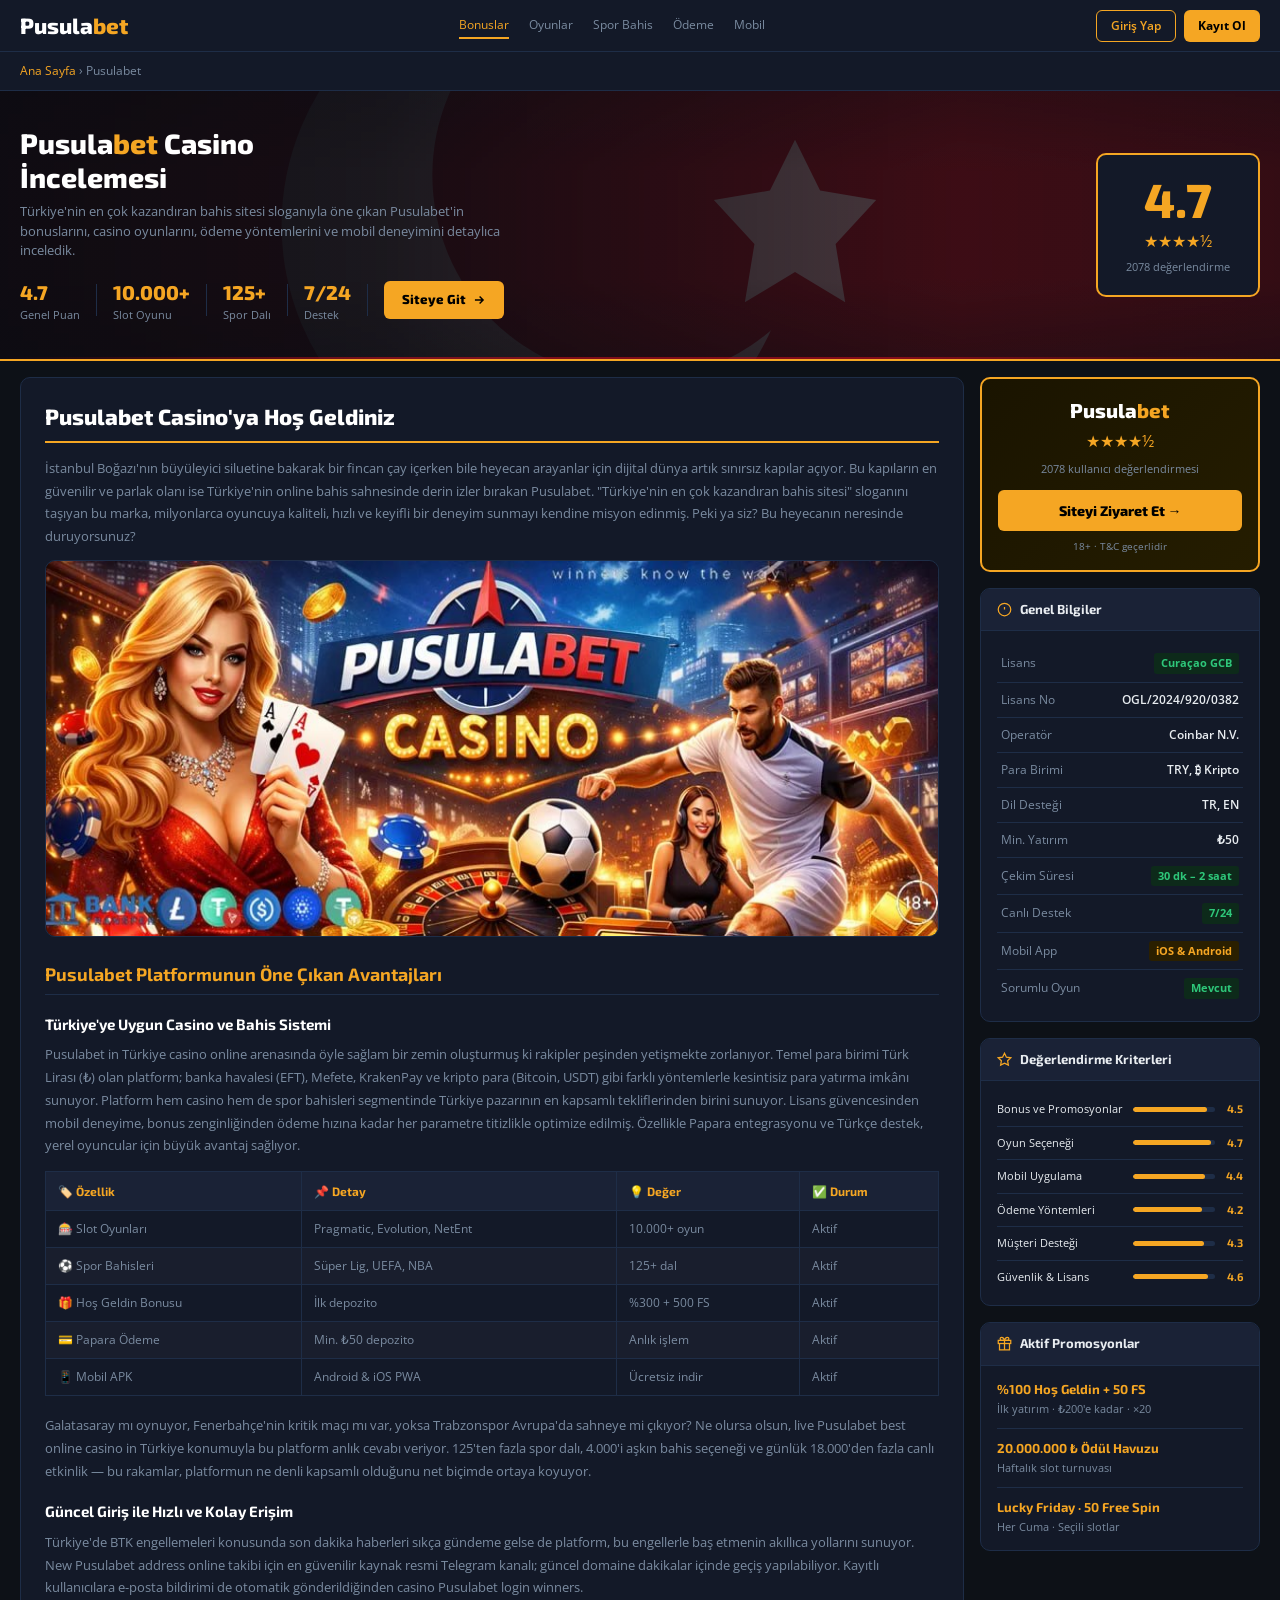
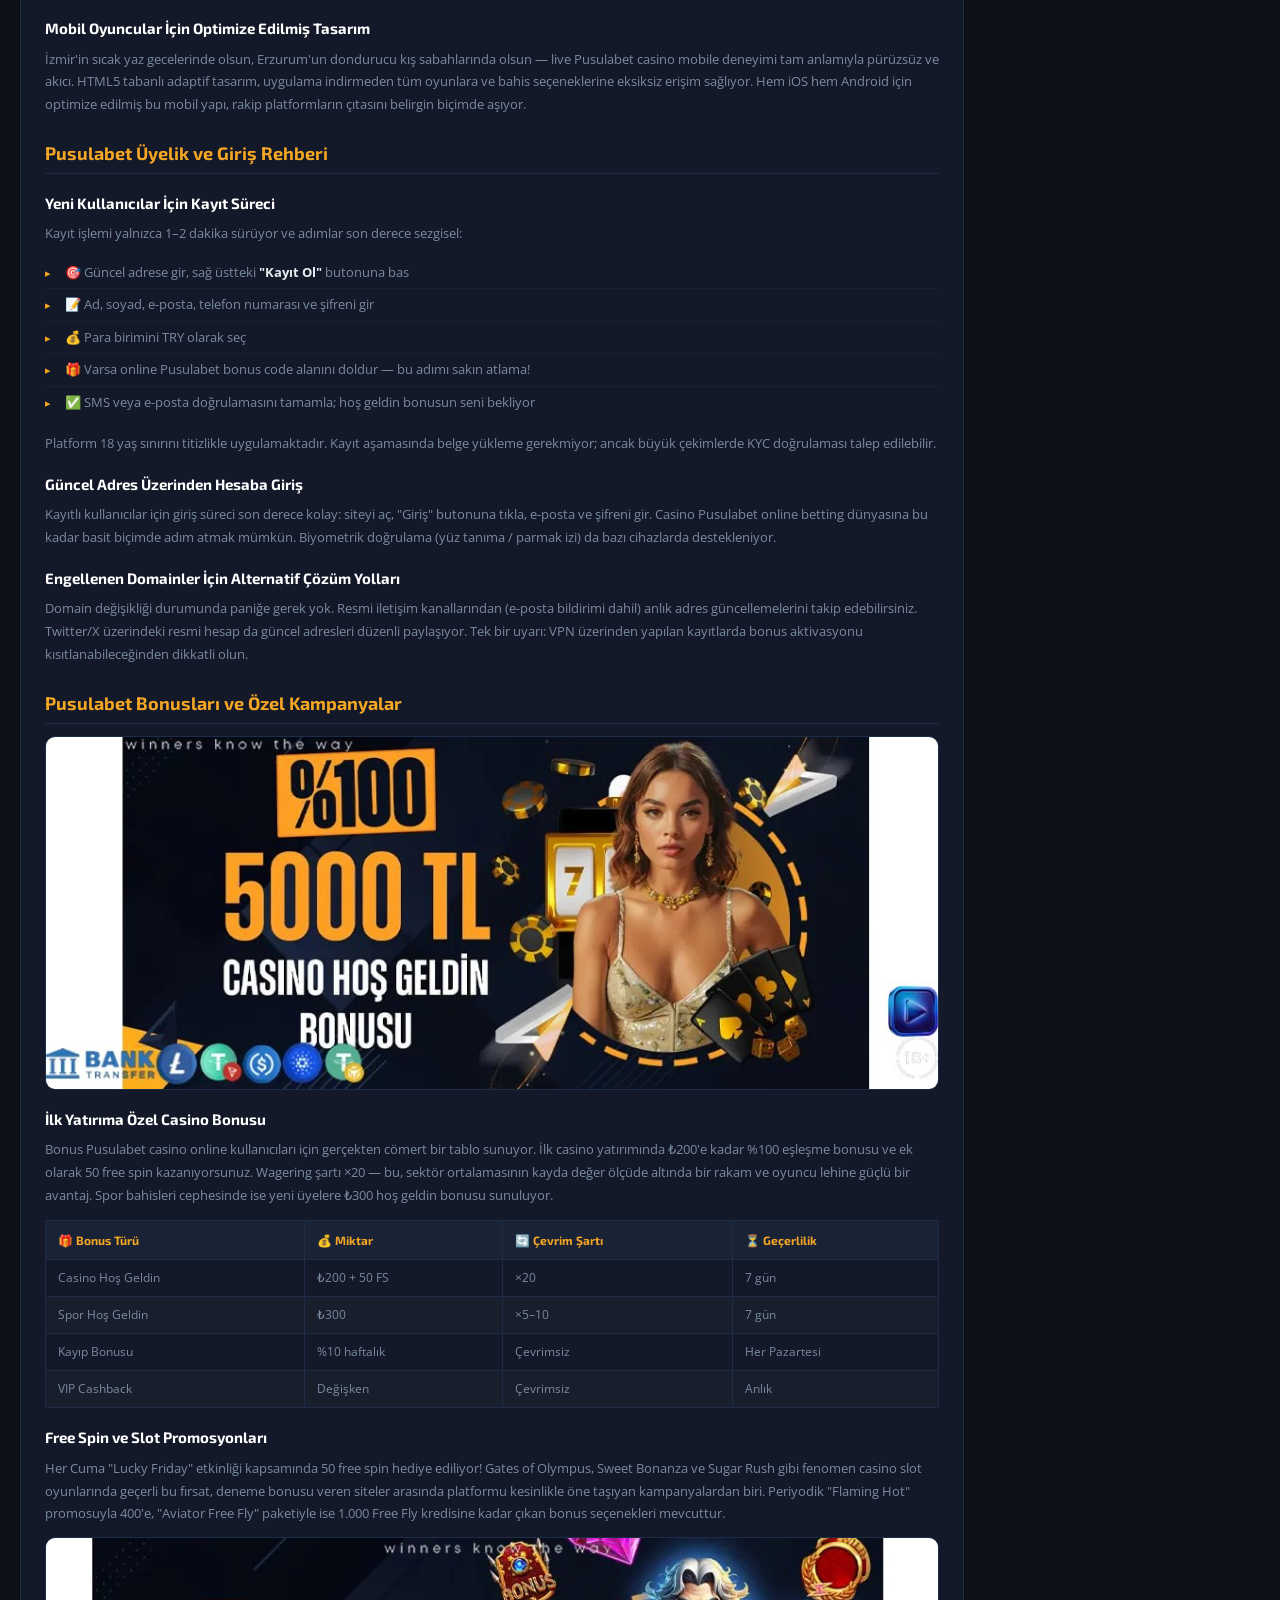
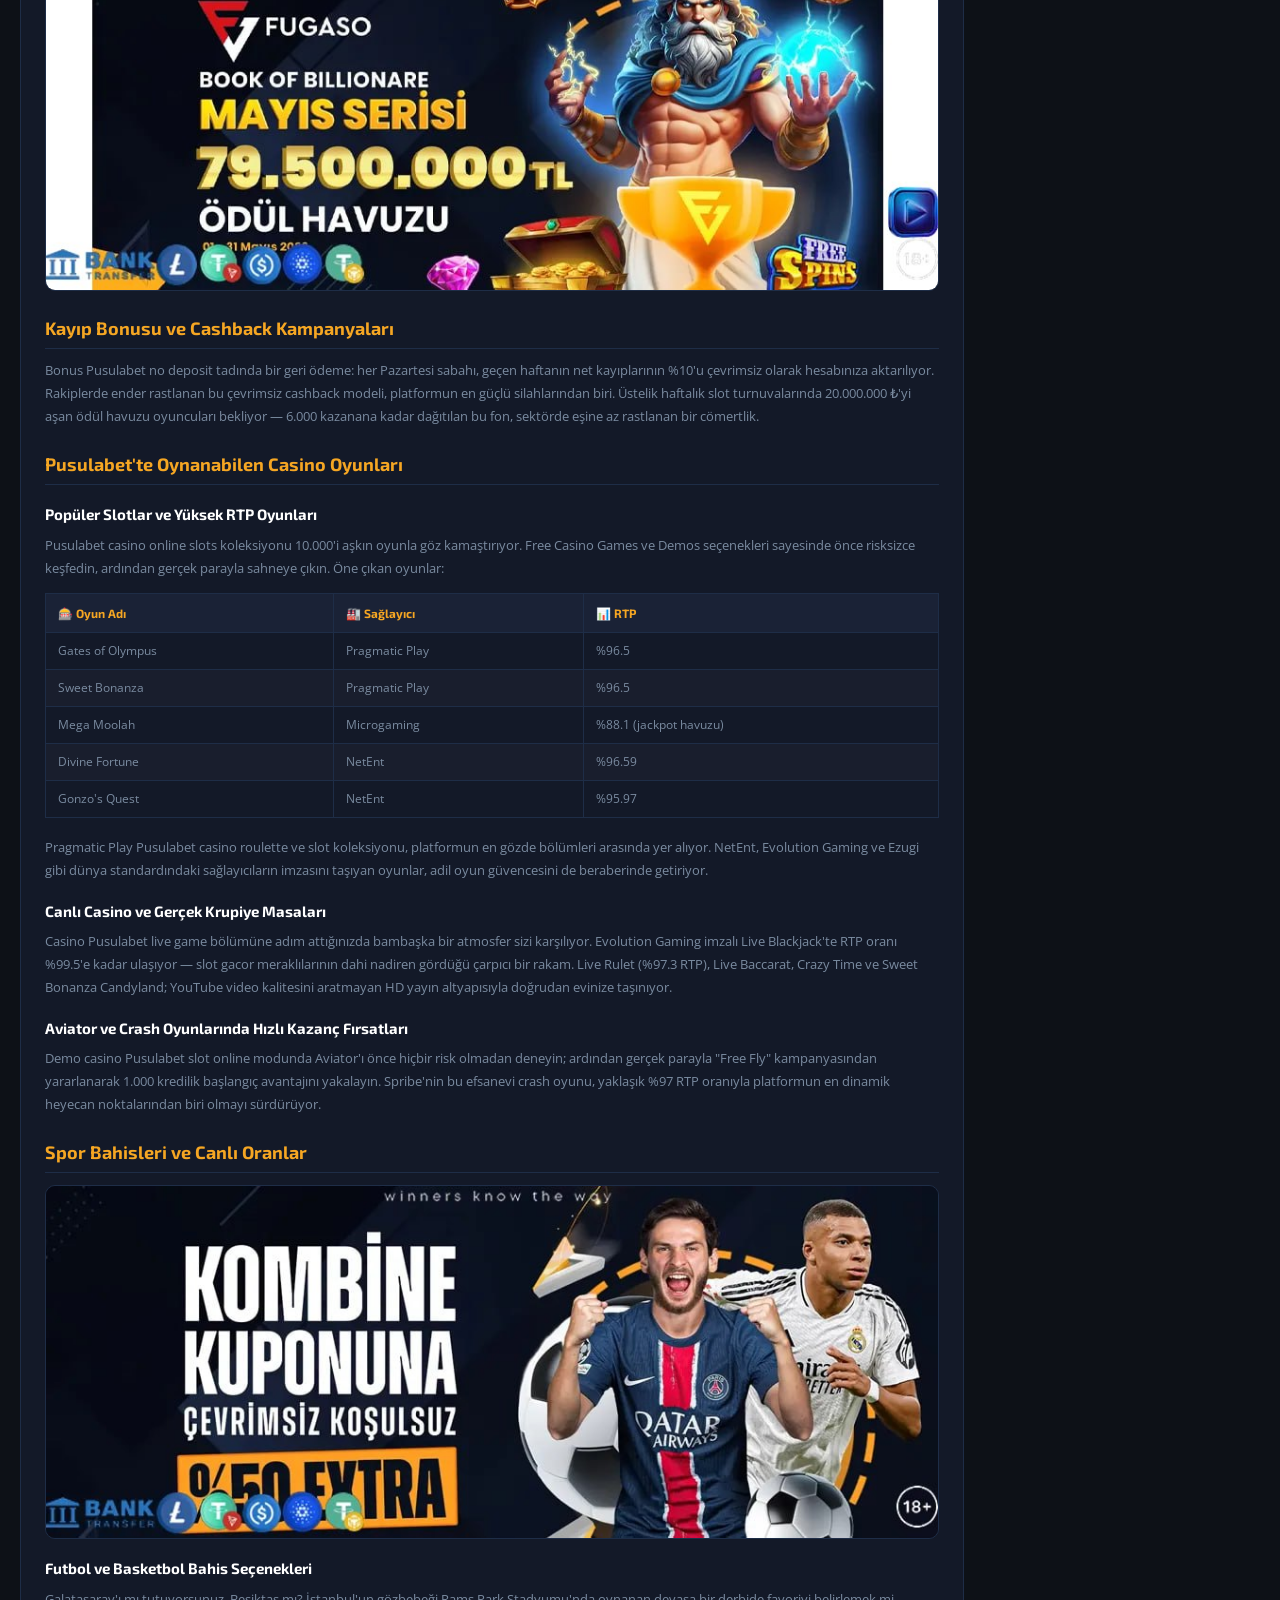
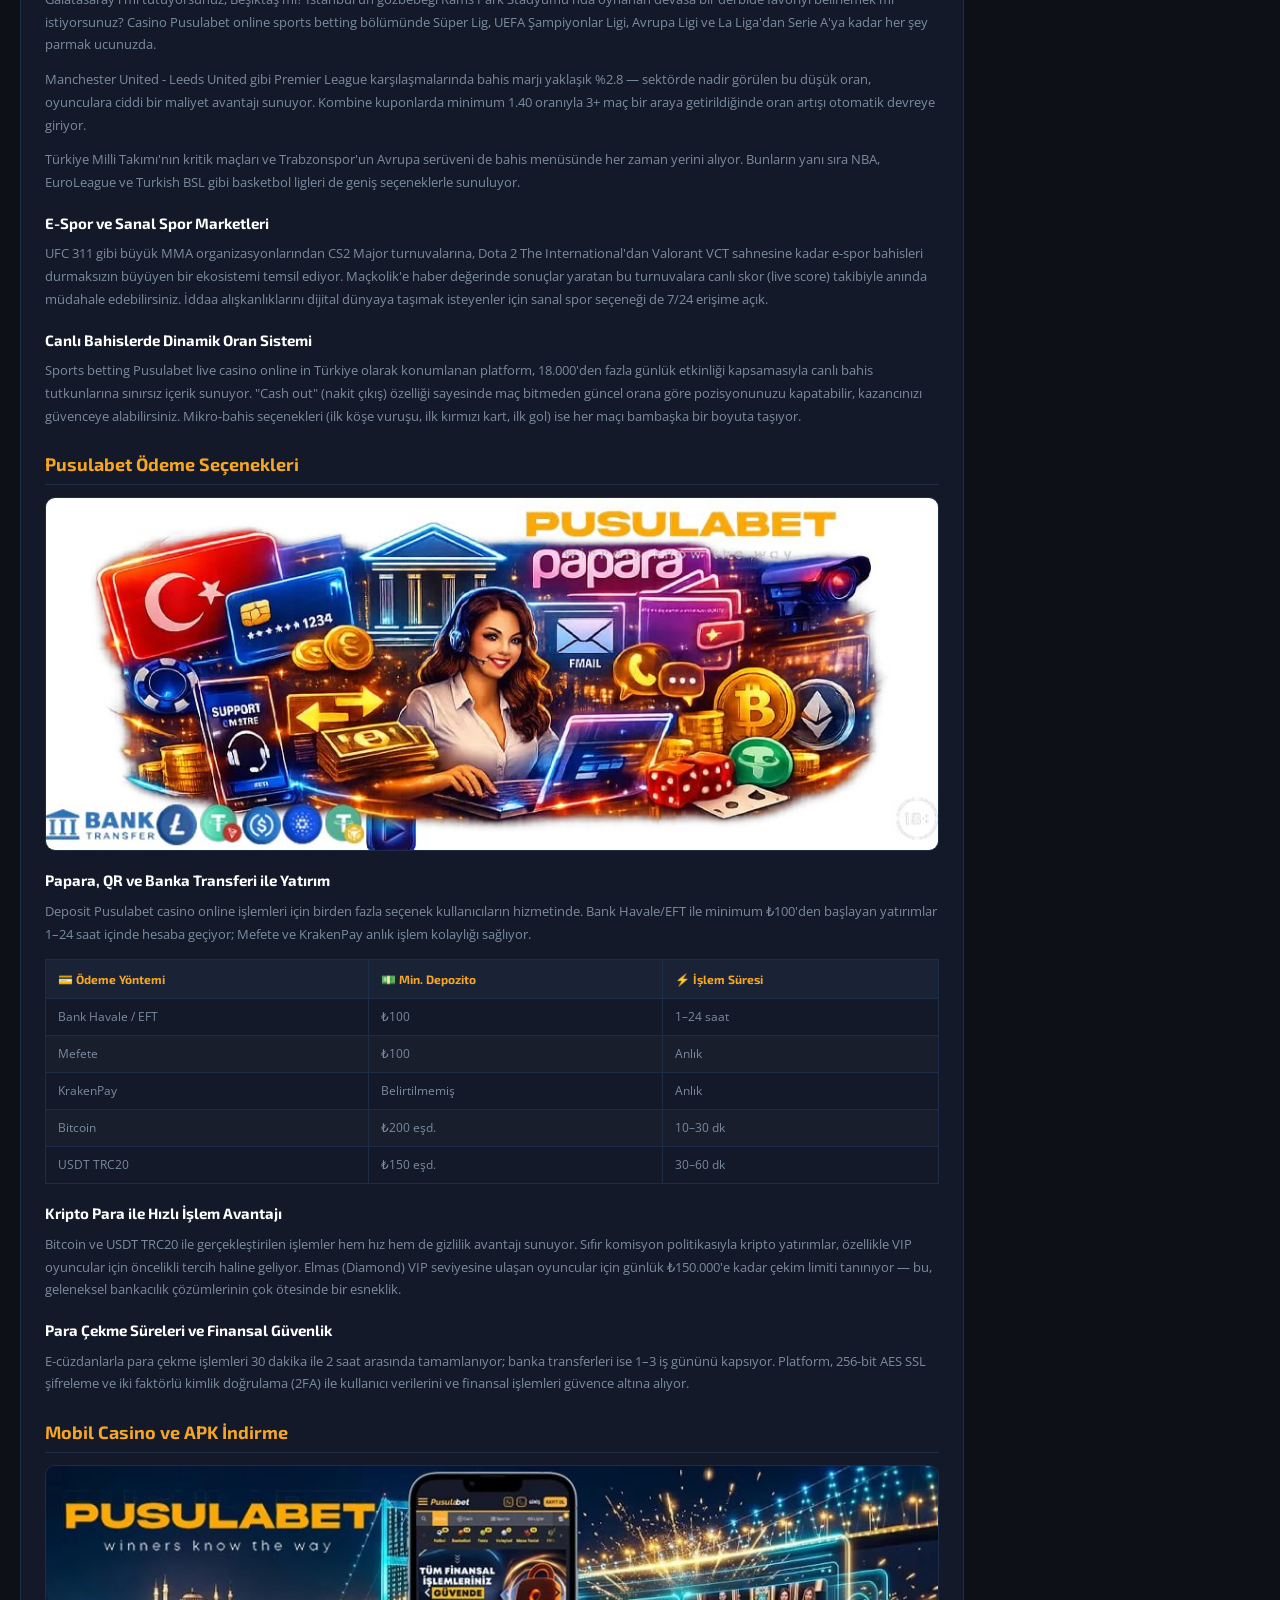
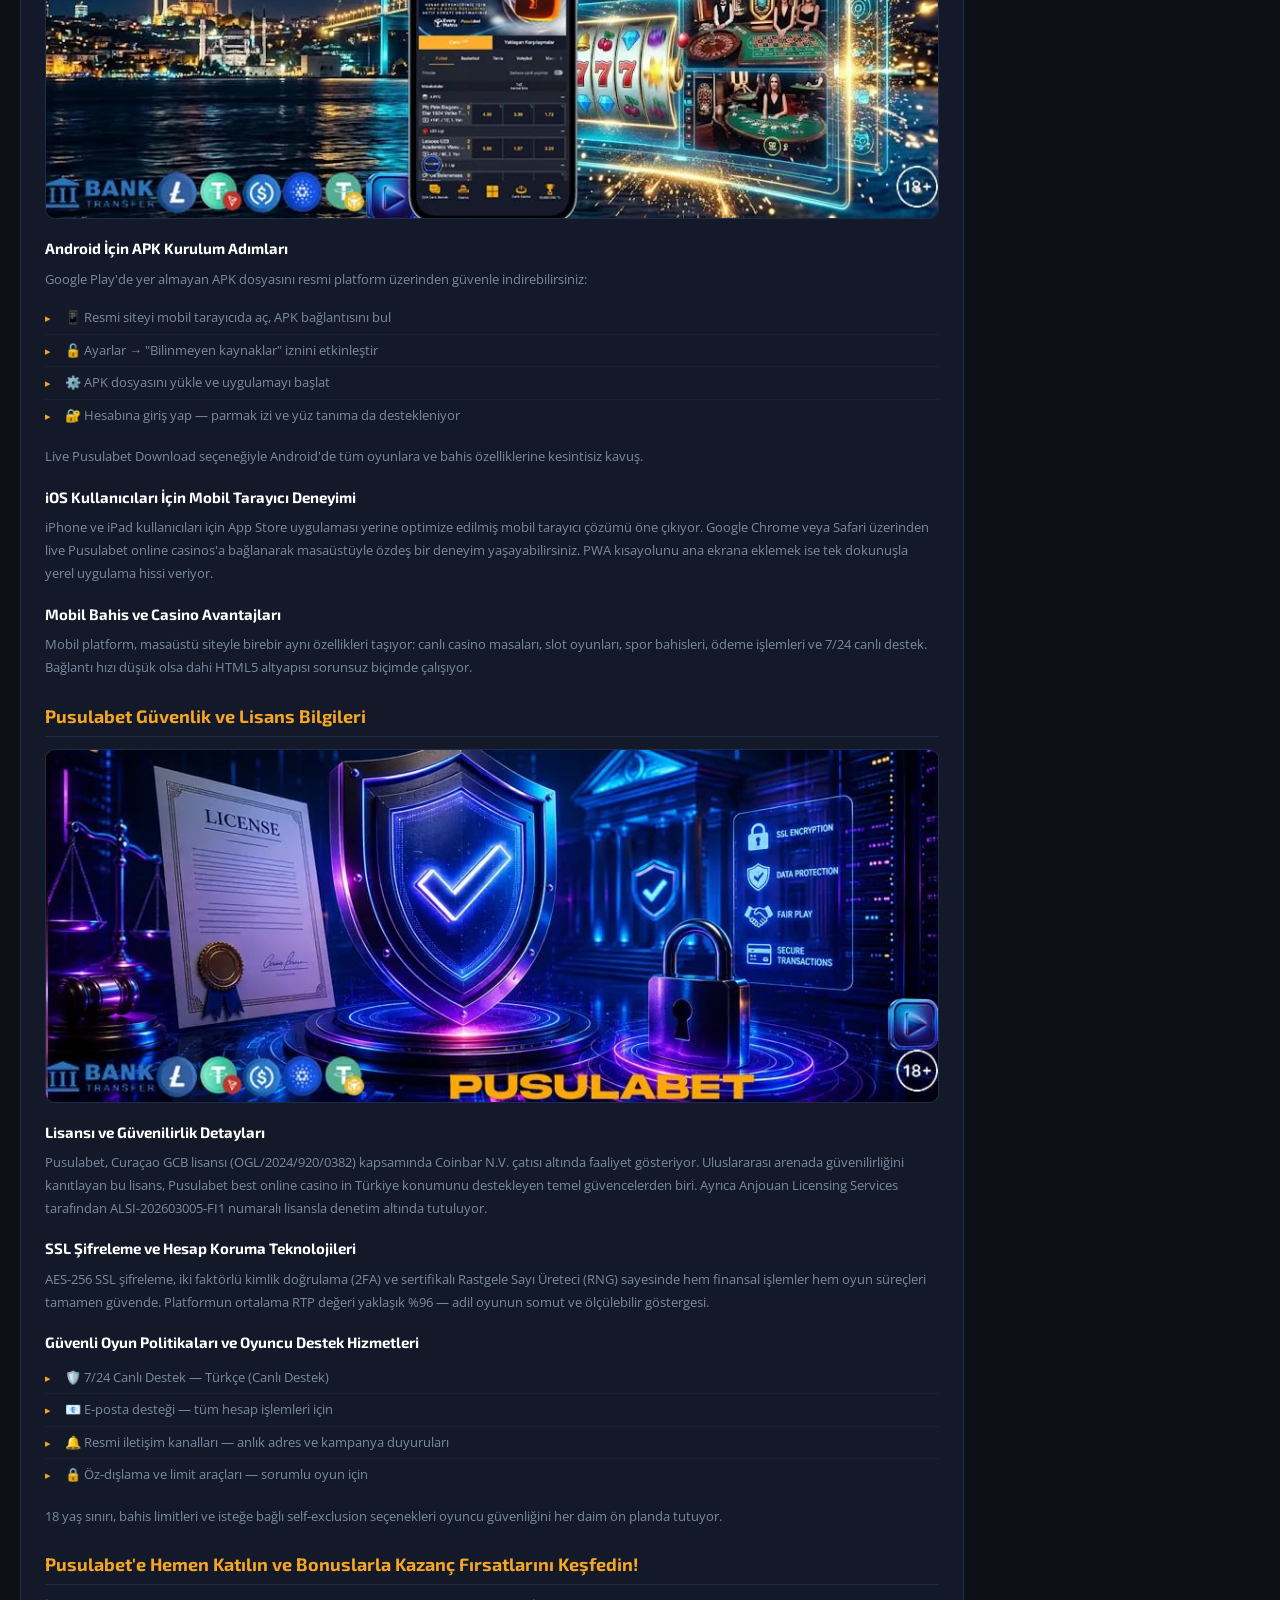
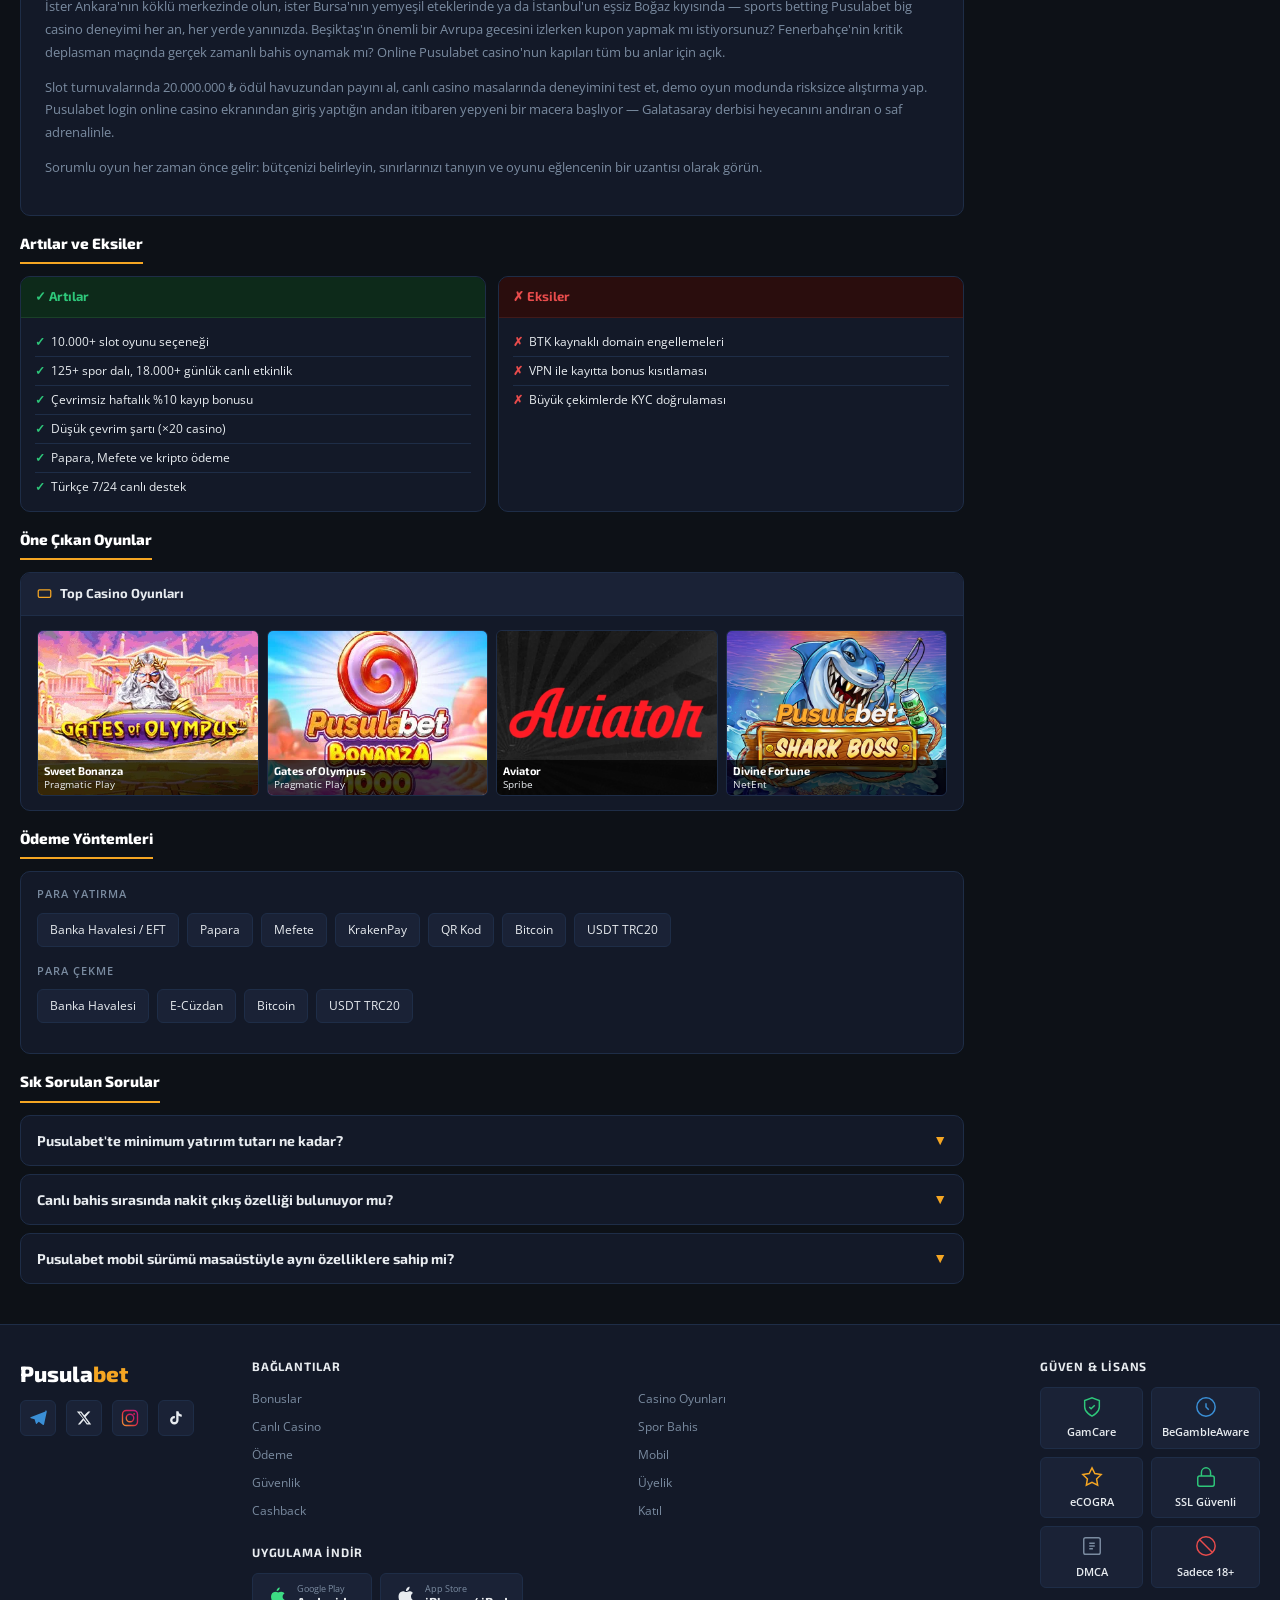
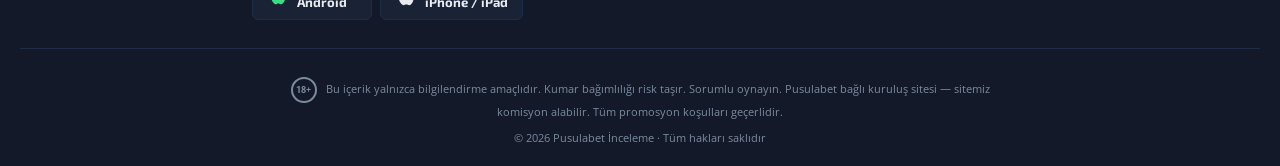
==== commit 6791ce39: "Update index.html" ====
--- a/index.html
+++ b/index.html
@@ -5,8 +5,8 @@
 <link rel="stylesheet" href="/css/style.css">
 <link rel="icon" type="image/webp" href="/img/favicon.webp">
 <meta name="viewport" content="width=device-width, initial-scale=1.0">
-<title>Pusulabet Türkiye – Güncel Casino Girişi ve Bonus Rehberi</title>
-<meta name="description" content="Pusulabet Casino hakkında tüm detayları keşfedin. Güncel giriş adresi, bonus kampanyaları, canlı casino oyunları, ödeme yöntemleri ve mobil erişim rehberi burada!">
+<title>Pusulabet - Casino Girişi</title>
+<meta name="description" content="Pusulabet Türkiye hakkında tüm detayları keşfedin. Güncel giriş adresi, bonus kampanyaları, canlı casino oyunları, ödeme yöntemleri ve mobil erişim rehberi burada!">
 <link rel="canonical" href="https://pusula-bet.github.io/" />
 <meta name="robots" content="index, follow, max-snippet:-1, max-image-preview:large, max-video-preview:-1" />
 <link rel="alternate" hreflang="tr" href="https://pusula-bet.github.io/" />
@@ -35,9 +35,9 @@
       ],
       "contactPoint": {
         "@type": "ContactPoint",
-        "telephone": "+90-456-217-48-90",
+        "telephone": "+90-456-280-90-90",
         "contactType": "customer support",
-        "availableLanguage": ["Turkish", "English"]
+        "availableLanguage": ["Turkish"]
       }
     },
     {
@@ -47,7 +47,7 @@
       "url": "https://pusula-bet.github.io/",
       "image": "https://pusula-bet.github.io/img/lisans-guvenlik-sertifikasi.jpg",
       "logo": "https://pusula-bet.github.io/img/favicon.webp",
-      "telephone": "+90-456-217-48-90",
+      "telephone": "+90-456-280-90-90",
       "email": "destek@pusula-bet.github.io",
       "priceRange": "₺₺",
       "currenciesAccepted": "TRY, BTC, USDT",
@@ -145,7 +145,7 @@
 
   <main class="pb-main">
     <article class="content-area">
-      <h1 id="hosgeldin">Pusulabet Casino'ya Hoş Geldiniz — Türkiye'de Online Casino ve Bahis Keyfi</h1>
+      <h1 id="hosgeldin">Pusulabet Casino'ya Hoş Geldiniz</h1>
 
       <p>İstanbul Boğazı'nın büyüleyici siluetine bakarak bir fincan çay içerken bile heyecan arayanlar için dijital dünya artık sınırsız kapılar açıyor. Bu kapıların en güvenilir ve parlak olanı ise Türkiye'nin online bahis sahnesinde derin izler bırakan Pusulabet. "Türkiye'nin en çok kazandıran bahis sitesi" sloganını taşıyan bu marka, milyonlarca oyuncuya kaliteli, hızlı ve keyifli bir deneyim sunmayı kendine misyon edinmiş. Peki ya siz? Bu heyecanın neresinde duruyorsunuz?</p>
 
